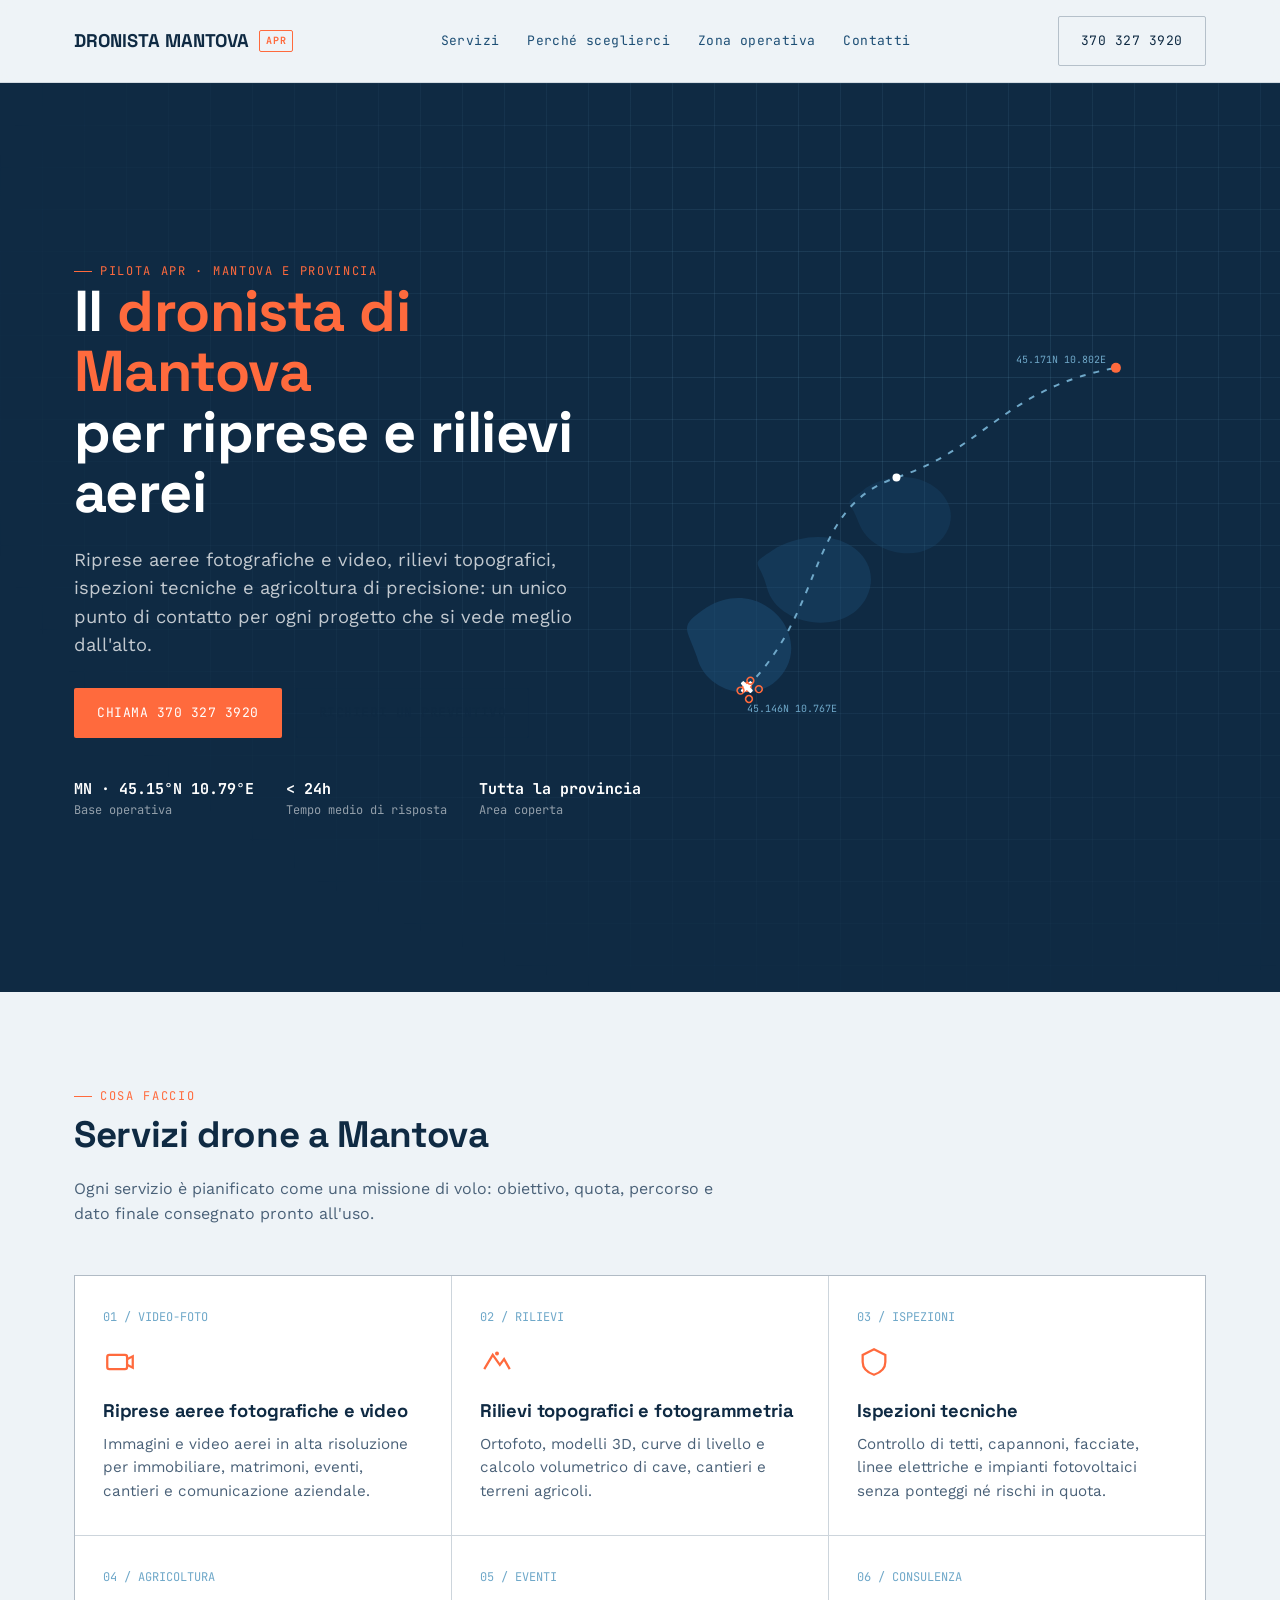
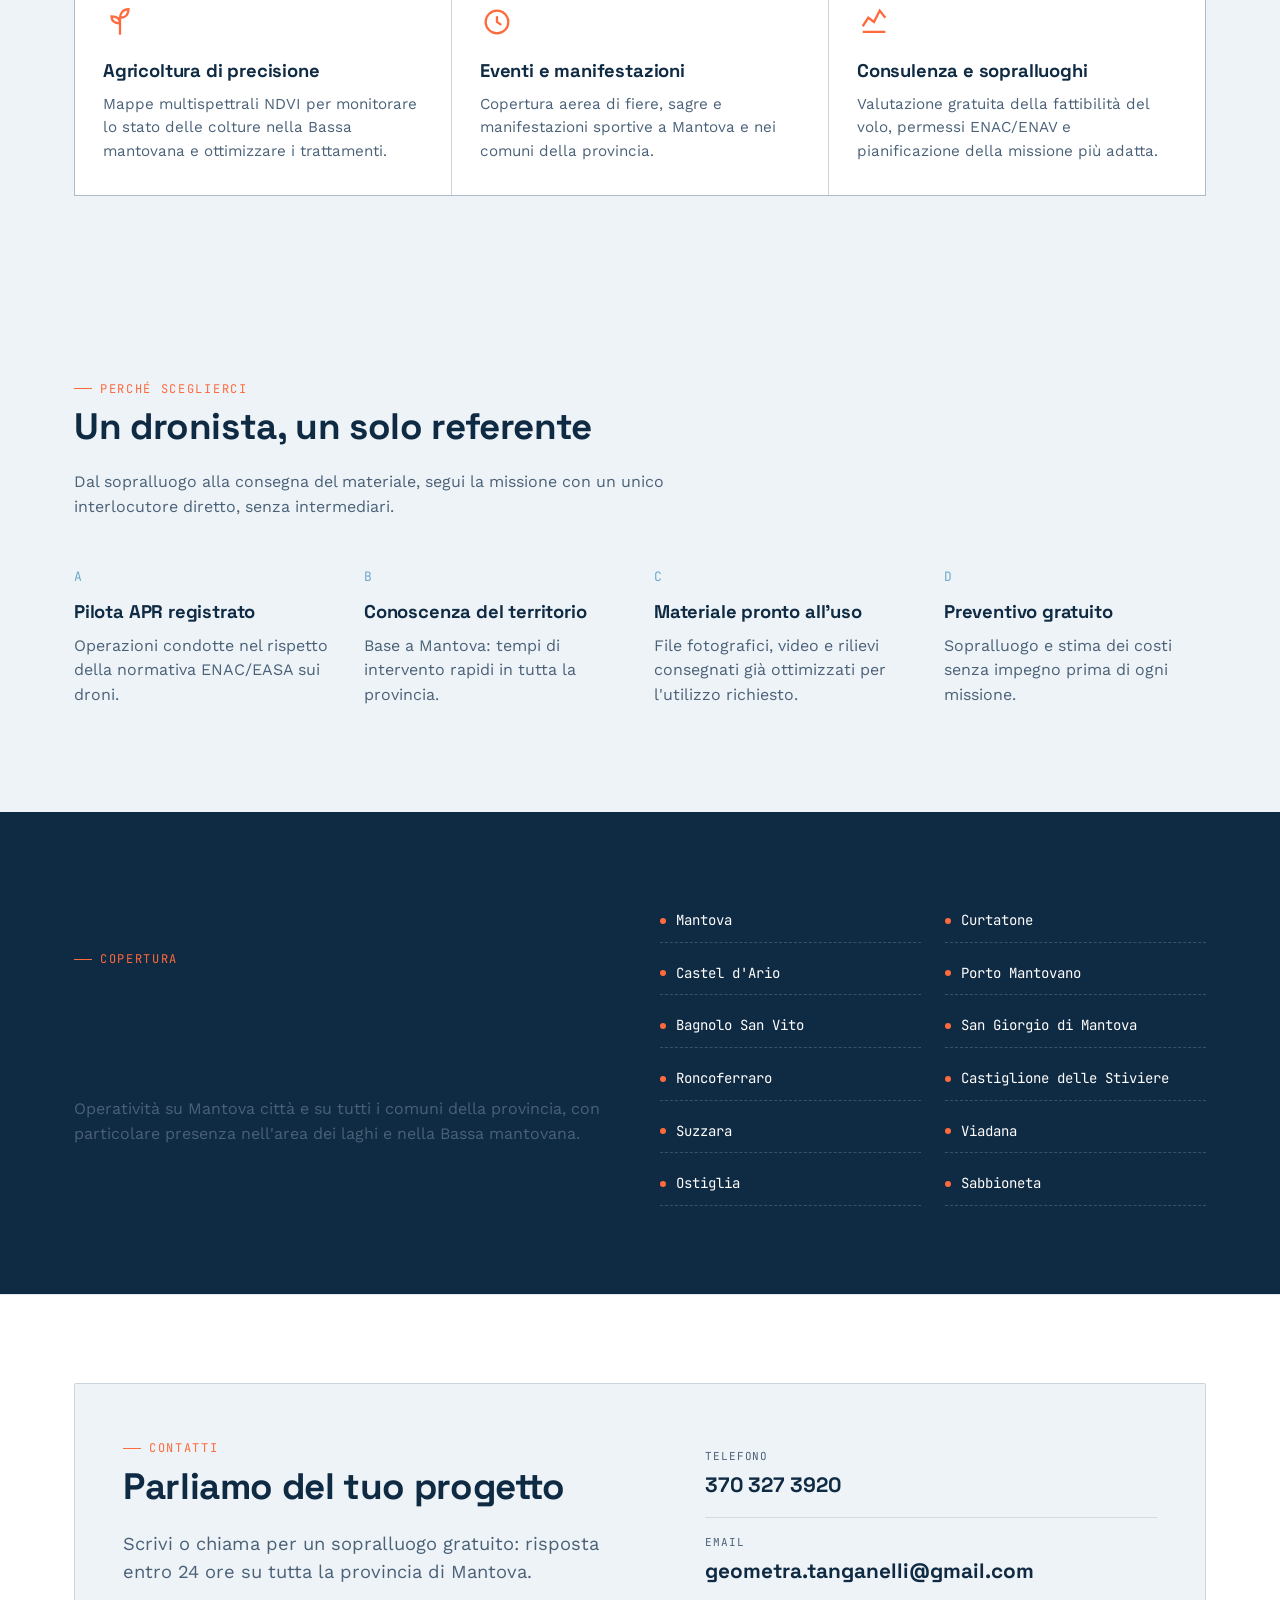
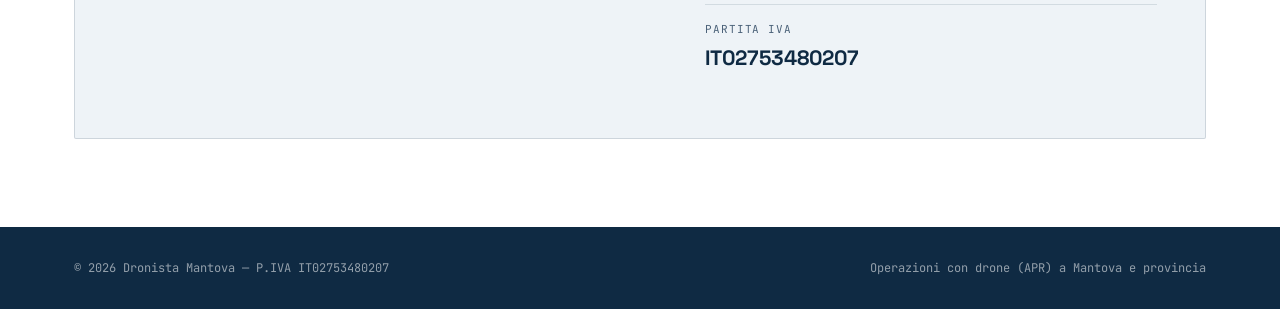
==== index.html @ 9c331cda "Add files via upload" ====
<!DOCTYPE html>
<html lang="it">
<head>
<meta charset="UTF-8">
<meta name="viewport" content="width=device-width, initial-scale=1.0">

<!-- ============ SEO PRIMARIO ============ -->
<title>Dronista Mantova | Riprese Aeree, Rilievi e Ispezioni con Drone</title>
<meta name="description" content="Dronista a Mantova e provincia: riprese aeree fotografiche e video, rilievi topografici, ispezioni tecniche e agricoltura di precisione. Pilota APR certificato ENAC. Preventivo gratuito, chiama il 370 3273920.">
<meta name="keywords" content="dronista mantova, drone mantova, riprese aeree mantova, pilota drone mantova, rilievi drone mantova, fotografia aerea mantova, ispezioni drone mantova, videomaker drone mantova">
<link rel="canonical" href="https://www.dronistamantova.it/">
<meta name="robots" content="index, follow">
<meta name="author" content="Dronista Mantova">
<meta name="geo.region" content="IT-MN">
<meta name="geo.placename" content="Mantova">
<meta name="language" content="Italian">

<!-- ============ OPEN GRAPH / SOCIAL ============ -->
<meta property="og:type" content="business.business">
<meta property="og:title" content="Dronista Mantova | Riprese Aeree, Rilievi e Ispezioni con Drone">
<meta property="og:description" content="Servizi professionali con drone a Mantova e provincia: riprese aeree, rilievi, ispezioni tecniche e agricoltura di precisione. Preventivo gratuito.">
<meta property="og:url" content="https://www.dronistamantova.it/">
<meta property="og:locale" content="it_IT">
<meta property="og:site_name" content="Dronista Mantova">
<meta property="og:image" content="https://www.dronistamantova.it/assets/social-preview.svg">
<meta name="twitter:card" content="summary_large_image">
<meta name="twitter:title" content="Dronista Mantova | Riprese Aeree e Servizi Drone">
<meta name="twitter:description" content="Riprese aeree, rilievi e ispezioni con drone a Mantova e provincia. Preventivo gratuito.">

<!-- ============ FAVICON ============ -->
<link rel="icon" type="image/svg+xml" href="assets/favicon.svg">

<!-- ============ FONT ============ -->
<link rel="preconnect" href="https://fonts.googleapis.com">
<link rel="preconnect" href="https://fonts.gstatic.com" crossorigin>
<link href="https://fonts.googleapis.com/css2?family=Space+Grotesk:wght@500;700&family=JetBrains+Mono:wght@400;500&family=Work+Sans:wght@400;500;600&display=swap" rel="stylesheet">

<link rel="stylesheet" href="style.css">

<!-- ============ DATI STRUTTURATI (SCHEMA.ORG) ============ -->
<script type="application/ld+json">
{
  "@context": "https://schema.org",
  "@type": "LocalBusiness",
  "name": "Dronista Mantova",
  "image": "https://www.dronistamantova.it/assets/social-preview.svg",
  "@id": "https://www.dronistamantova.it/",
  "url": "https://www.dronistamantova.it/",
  "telephone": "+393703273920",
  "email": "geometra.tanganelli@gmail.com",
  "priceRange": "€€",
  "vatID": "IT02753480207",
  "address": {
    "@type": "PostalAddress",
    "addressLocality": "Mantova",
    "addressRegion": "MN",
    "addressCountry": "IT"
  },
  "areaServed": {
    "@type": "City",
    "name": "Mantova e provincia"
  },
  "geo": {
    "@type": "GeoCoordinates",
    "latitude": 45.1564,
    "longitude": 10.7914
  },
  "description": "Servizi professionali con drone a Mantova: riprese aeree fotografiche e video, rilievi topografici e fotogrammetria, ispezioni tecniche di tetti e impianti fotovoltaici, agricoltura di precisione.",
  "sameAs": []
}
</script>
</head>
<body>

<header class="site-header">
  <div class="container">
    <a href="#top" class="logo">
      DRONISTA MANTOVA <span class="tag">APR</span>
    </a>
    <nav>
      <ul class="nav-links">
        <li><a href="#servizi">Servizi</a></li>
        <li><a href="#perche">Perché sceglierci</a></li>
        <li><a href="#zona">Zona operativa</a></li>
        <li><a href="#contatti">Contatti</a></li>
      </ul>
    </nav>
    <div class="nav-cta">
      <a href="tel:+393703273920" class="btn btn-ghost">370 327 3920</a>
    </div>
  </div>
</header>

<main id="top">

  <!-- ============ HERO ============ -->
  <section class="hero">
    <div class="hero-grid-bg" aria-hidden="true"></div>
    <div class="container">
      <div class="hero-copy">
        <span class="eyebrow">Pilota APR &middot; Mantova e provincia</span>
        <h1>Il <span class="accent">dronista di Mantova</span><br>per riprese e rilievi aerei</h1>
        <p class="lede">Riprese aeree fotografiche e video, rilievi topografici, ispezioni tecniche e agricoltura di precisione: un unico punto di contatto per ogni progetto che si vede meglio dall'alto.</p>
        <div class="hero-actions">
          <a href="tel:+393703273920" class="btn btn-primary">Chiama 370 327 3920</a>
          <a href="#contatti" class="btn btn-ghost">Richiedi un preventivo</a>
        </div>
        <div class="hero-meta">
          <div><strong>MN &middot; 45.15&deg;N 10.79&deg;E</strong>Base operativa</div>
          <div><strong>&lt; 24h</strong>Tempo medio di risposta</div>
          <div><strong>Tutta la provincia</strong>Area coperta</div>
        </div>
      </div>

      <div class="flight-map" aria-hidden="true">
        <svg viewBox="0 0 520 460" xmlns="http://www.w3.org/2000/svg" role="img" aria-label="Illustrazione: rotta di volo drone sui laghi di Mantova">
          <defs>
            <path id="flightpath" d="M60,380 C140,300 120,200 210,170 C300,140 320,80 430,60" />
          </defs>

          <!-- laghi stilizzati di Mantova -->
          <path d="M20,300 C70,270 120,320 100,360 C80,400 20,390 10,350 C0,320 -10,320 20,300 Z" fill="#1d4e75" opacity="0.55"/>
          <path d="M90,240 C150,210 200,250 180,290 C160,330 90,320 80,280 C72,250 60,260 90,240 Z" fill="#1d4e75" opacity="0.4"/>
          <path d="M180,180 C230,150 280,190 260,225 C242,258 185,250 172,215 C162,188 155,200 180,180 Z" fill="#1d4e75" opacity="0.3"/>

          <!-- rotta di volo -->
          <use href="#flightpath" stroke="#6fa8c9" stroke-width="2" fill="none" class="flight-dash"/>

          <!-- waypoint -->
          <circle cx="60" cy="380" r="5" fill="#ff6a3d"/>
          <circle cx="210" cy="170" r="4" fill="#ffffff" class="telemetry-blip"/>
          <circle cx="430" cy="60" r="5" fill="#ff6a3d"/>

          <!-- drone token che segue il percorso -->
          <g class="drone-token" style="offset-path: path('M60,380 C140,300 120,200 210,170 C300,140 320,80 430,60');">
            <g transform="translate(-11,-11)">
              <rect x="4" y="9" width="14" height="4" rx="1" fill="#ffffff"/>
              <rect x="9" y="4" width="4" height="14" rx="1" fill="#ffffff"/>
              <circle cx="4" cy="9" r="3.4" fill="none" stroke="#ff6a3d" stroke-width="1.6"/>
              <circle cx="18" cy="9" r="3.4" fill="none" stroke="#ff6a3d" stroke-width="1.6"/>
              <circle cx="4" cy="21" r="3.4" fill="none" stroke="#ff6a3d" stroke-width="1.6"/>
              <circle cx="18" cy="21" r="3.4" fill="none" stroke="#ff6a3d" stroke-width="1.6"/>
            </g>
          </g>

          <!-- coordinate telemetria -->
          <text x="60" y="405" font-family="JetBrains Mono, monospace" font-size="10" fill="#6fa8c9">45.146N 10.767E</text>
          <text x="330" y="55" font-family="JetBrains Mono, monospace" font-size="10" fill="#6fa8c9">45.171N 10.802E</text>
        </svg>
      </div>
    </div>
  </section>

  <!-- ============ SERVIZI ============ -->
  <section id="servizi">
    <div class="container">
      <div class="section-head">
        <span class="eyebrow">Cosa faccio</span>
        <h2>Servizi drone a Mantova</h2>
        <p>Ogni servizio è pianificato come una missione di volo: obiettivo, quota, percorso e dato finale consegnato pronto all'uso.</p>
      </div>

      <div class="services-grid">
        <article class="service-card">
          <span class="idx">01 / VIDEO-FOTO</span>
          <svg viewBox="0 0 24 24" fill="none" stroke="currentColor" stroke-width="1.6"><rect x="3" y="7" width="14" height="10" rx="1.5"/><path d="M17 10l4-2v8l-4-2"/></svg>
          <h3>Riprese aeree fotografiche e video</h3>
          <p>Immagini e video aerei in alta risoluzione per immobiliare, matrimoni, eventi, cantieri e comunicazione aziendale.</p>
        </article>

        <article class="service-card">
          <span class="idx">02 / RILIEVI</span>
          <svg viewBox="0 0 24 24" fill="none" stroke="currentColor" stroke-width="1.6"><path d="M3 17l6-10 5 7 3-4 4 7"/><circle cx="12" cy="6" r="1.4" fill="currentColor" stroke="none"/></svg>
          <h3>Rilievi topografici e fotogrammetria</h3>
          <p>Ortofoto, modelli 3D, curve di livello e calcolo volumetrico di cave, cantieri e terreni agricoli.</p>
        </article>

        <article class="service-card">
          <span class="idx">03 / ISPEZIONI</span>
          <svg viewBox="0 0 24 24" fill="none" stroke="currentColor" stroke-width="1.6"><path d="M12 3l8 4v5c0 5-3.5 7.5-8 9-4.5-1.5-8-4-8-9V7z"/></svg>
          <h3>Ispezioni tecniche</h3>
          <p>Controllo di tetti, capannoni, facciate, linee elettriche e impianti fotovoltaici senza ponteggi né rischi in quota.</p>
        </article>

        <article class="service-card">
          <span class="idx">04 / AGRICOLTURA</span>
          <svg viewBox="0 0 24 24" fill="none" stroke="currentColor" stroke-width="1.6"><path d="M12 21V9M12 9c0-3 2-6 6-6 0 4-2 6-6 6z"/><path d="M12 13c0-3-2-5-6-5 0 3 2 5 6 5z"/></svg>
          <h3>Agricoltura di precisione</h3>
          <p>Mappe multispettrali NDVI per monitorare lo stato delle colture nella Bassa mantovana e ottimizzare i trattamenti.</p>
        </article>

        <article class="service-card">
          <span class="idx">05 / EVENTI</span>
          <svg viewBox="0 0 24 24" fill="none" stroke="currentColor" stroke-width="1.6"><circle cx="12" cy="12" r="8"/><path d="M12 8v4l3 2"/></svg>
          <h3>Eventi e manifestazioni</h3>
          <p>Copertura aerea di fiere, sagre e manifestazioni sportive a Mantova e nei comuni della provincia.</p>
        </article>

        <article class="service-card">
          <span class="idx">06 / CONSULENZA</span>
          <svg viewBox="0 0 24 24" fill="none" stroke="currentColor" stroke-width="1.6"><path d="M4 19h16M4 15l4-6 4 3 4-8 4 5"/></svg>
          <h3>Consulenza e sopralluoghi</h3>
          <p>Valutazione gratuita della fattibilità del volo, permessi ENAC/ENAV e pianificazione della missione più adatta.</p>
        </article>
      </div>
    </div>
  </section>

  <!-- ============ PERCHÉ SCEGLIERCI ============ -->
  <section id="perche">
    <div class="container">
      <div class="section-head">
        <span class="eyebrow">Perché sceglierci</span>
        <h2>Un dronista, un solo referente</h2>
        <p>Dal sopralluogo alla consegna del materiale, segui la missione con un unico interlocutore diretto, senza intermediari.</p>
      </div>
      <div class="why-grid">
        <div class="why-item">
          <span class="num">A</span>
          <h3>Pilota APR registrato</h3>
          <p>Operazioni condotte nel rispetto della normativa ENAC/EASA sui droni.</p>
        </div>
        <div class="why-item">
          <span class="num">B</span>
          <h3>Conoscenza del territorio</h3>
          <p>Base a Mantova: tempi di intervento rapidi in tutta la provincia.</p>
        </div>
        <div class="why-item">
          <span class="num">C</span>
          <h3>Materiale pronto all'uso</h3>
          <p>File fotografici, video e rilievi consegnati già ottimizzati per l'utilizzo richiesto.</p>
        </div>
        <div class="why-item">
          <span class="num">D</span>
          <h3>Preventivo gratuito</h3>
          <p>Sopralluogo e stima dei costi senza impegno prima di ogni missione.</p>
        </div>
      </div>
    </div>
  </section>

  <!-- ============ ZONA OPERATIVA ============ -->
  <section id="zona" class="zone">
    <div class="container">
      <div class="zone-layout">
        <div>
          <span class="eyebrow">Copertura</span>
          <h2>Zona operativa: Mantova e provincia</h2>
          <p>Operatività su Mantova città e su tutti i comuni della provincia, con particolare presenza nell'area dei laghi e nella Bassa mantovana.</p>
        </div>
        <ul class="town-list">
          <li>Mantova</li>
          <li>Curtatone</li>
          <li>Castel d'Ario</li>
          <li>Porto Mantovano</li>
          <li>Bagnolo San Vito</li>
          <li>San Giorgio di Mantova</li>
          <li>Roncoferraro</li>
          <li>Castiglione delle Stiviere</li>
          <li>Suzzara</li>
          <li>Viadana</li>
          <li>Ostiglia</li>
          <li>Sabbioneta</li>
        </ul>
      </div>
    </div>
  </section>

  <!-- ============ CONTATTI ============ -->
  <section id="contatti" class="contact">
    <div class="container">
      <div class="contact-card">
        <div>
          <span class="eyebrow">Contatti</span>
          <h2>Parliamo del tuo progetto</h2>
          <p class="lede">Scrivi o chiama per un sopralluogo gratuito: risposta entro 24 ore su tutta la provincia di Mantova.</p>
        </div>
        <ul class="contact-list">
          <li>
            <span class="label">Telefono</span>
            <a href="tel:+393703273920">370 327 3920</a>
          </li>
          <li>
            <span class="label">Email</span>
            <a href="mailto:geometra.tanganelli@gmail.com">geometra.tanganelli@gmail.com</a>
          </li>
          <li>
            <span class="label">Partita IVA</span>
            <a href="#" style="pointer-events:none;">IT02753480207</a>
          </li>
        </ul>
      </div>
    </div>
  </section>

</main>

<footer>
  <div class="container">
    <span>&copy; <span id="year"></span> Dronista Mantova &mdash; P.IVA IT02753480207</span>
    <span>Operazioni con drone (APR) a Mantova e provincia</span>
  </div>
</footer>

<script>
  document.getElementById('year').textContent = new Date().getFullYear();
</script>

</body>
</html>
---- style.css ----
/* =========================================================
   DRONISTA MANTOVA — design system
   Concept: "blueprint di volo" — mappa tecnica dei tre laghi
   di Mantova, rotte di volo tratteggiate, coordinate in stile
   telemetria. Palette blueprint + accento arancio sicurezza.
   ========================================================= */

:root {
  --blue-deep: #0f2a43;
  --blue-mid: #1d4e75;
  --blue-line: #6fa8c9;
  --paper: #eef3f7;
  --white: #ffffff;
  --accent: #ff6a3d;
  --ink: #0b1826;
  --ink-soft: #4a6178;

  --font-display: "Space Grotesk", "Arial Narrow", sans-serif;
  --font-mono: "JetBrains Mono", "Courier New", monospace;
  --font-body: "Work Sans", "Segoe UI", sans-serif;

  --container: 1180px;
  --radius: 2px;
}

* { box-sizing: border-box; }

html {
  scroll-behavior: smooth;
}

body {
  margin: 0;
  background: var(--paper);
  color: var(--ink);
  font-family: var(--font-body);
  line-height: 1.55;
  -webkit-font-smoothing: antialiased;
}

img, svg { max-width: 100%; display: block; }

a { color: inherit; }

.container {
  width: 100%;
  max-width: var(--container);
  margin: 0 auto;
  padding: 0 24px;
}

.eyebrow {
  font-family: var(--font-mono);
  font-size: 12px;
  letter-spacing: 0.14em;
  text-transform: uppercase;
  color: var(--accent);
  display: inline-flex;
  align-items: center;
  gap: 8px;
}
.eyebrow::before {
  content: "";
  width: 18px;
  height: 1px;
  background: var(--accent);
  display: inline-block;
}

h1, h2, h3 {
  font-family: var(--font-display);
  font-weight: 700;
  letter-spacing: -0.01em;
  color: var(--blue-deep);
  margin: 0 0 0.4em;
}

h1 { font-size: clamp(2.2rem, 5vw, 3.6rem); line-height: 1.05; }
h2 { font-size: clamp(1.6rem, 3.2vw, 2.3rem); }
h3 { font-size: 1.15rem; }

p { margin: 0 0 1em; color: var(--ink-soft); }

.lede {
  font-size: 1.15rem;
  color: var(--ink-soft);
  max-width: 46ch;
}

/* ---------- buttons ---------- */
.btn {
  display: inline-flex;
  align-items: center;
  gap: 10px;
  font-family: var(--font-mono);
  font-size: 13px;
  letter-spacing: 0.04em;
  text-transform: uppercase;
  text-decoration: none;
  padding: 14px 22px;
  border-radius: var(--radius);
  border: 1px solid transparent;
  transition: transform 0.15s ease, background 0.15s ease, color 0.15s ease;
}
.btn-primary {
  background: var(--accent);
  color: var(--white);
}
.btn-primary:hover { background: #e85a2b; transform: translateY(-1px); }
.btn-ghost {
  border-color: rgba(15, 42, 67, 0.25);
  color: var(--blue-deep);
}
.btn-ghost:hover { border-color: var(--blue-deep); }

/* ---------- header ---------- */
.site-header {
  position: sticky;
  top: 0;
  z-index: 50;
  background: rgba(238, 243, 247, 0.9);
  backdrop-filter: blur(8px);
  border-bottom: 1px solid rgba(15, 42, 67, 0.12);
}
.site-header .container {
  display: flex;
  align-items: center;
  justify-content: space-between;
  padding-top: 16px;
  padding-bottom: 16px;
}
.logo {
  font-family: var(--font-display);
  font-weight: 700;
  font-size: 1.15rem;
  color: var(--blue-deep);
  text-decoration: none;
  display: flex;
  align-items: center;
  gap: 10px;
}
.logo .tag {
  font-family: var(--font-mono);
  font-size: 10px;
  color: var(--accent);
  border: 1px solid var(--accent);
  padding: 2px 6px;
  border-radius: 2px;
  letter-spacing: 0.08em;
}
.nav-links {
  display: flex;
  gap: 28px;
  list-style: none;
  margin: 0; padding: 0;
  font-family: var(--font-mono);
  font-size: 13px;
  letter-spacing: 0.03em;
}
.nav-links a { text-decoration: none; color: var(--blue-mid); }
.nav-links a:hover { color: var(--accent); }
.nav-cta { display: flex; align-items: center; gap: 16px; }
.nav-toggle { display: none; }

@media (max-width: 820px) {
  .nav-links { display: none; }
}

/* ---------- hero ---------- */
.hero {
  position: relative;
  overflow: hidden;
  background: var(--blue-deep);
  color: var(--white);
}
.hero-grid-bg {
  position: absolute;
  inset: 0;
  background-image:
    linear-gradient(rgba(111,168,201,0.14) 1px, transparent 1px),
    linear-gradient(90deg, rgba(111,168,201,0.14) 1px, transparent 1px);
  background-size: 42px 42px;
  mask-image: radial-gradient(ellipse at 70% 30%, black 10%, transparent 75%);
}
.hero .container {
  position: relative;
  display: grid;
  grid-template-columns: 1.05fr 0.95fr;
  gap: 40px;
  align-items: center;
  padding-top: 84px;
  padding-bottom: 84px;
}
@media (max-width: 900px) {
  .hero .container { grid-template-columns: 1fr; padding-top: 56px; padding-bottom: 40px; }
}
.hero h1 { color: var(--white); }
.hero h1 .accent { color: var(--accent); }
.hero .lede { color: rgba(255,255,255,0.75); }
.hero-actions {
  display: flex;
  flex-wrap: wrap;
  gap: 14px;
  margin-top: 28px;
}
.hero-meta {
  margin-top: 40px;
  display: flex;
  gap: 32px;
  font-family: var(--font-mono);
  font-size: 12px;
  color: rgba(255,255,255,0.55);
  flex-wrap: wrap;
}
.hero-meta strong { display: block; color: var(--white); font-size: 15px; }

/* flight path illustration */
.flight-map {
  position: relative;
}
.flight-map svg { width: 100%; height: auto; }
.flight-dash {
  stroke-dasharray: 6 8;
  animation: dash-move 3.5s linear infinite;
}
@keyframes dash-move {
  to { stroke-dashoffset: -140; }
}
.drone-token {
  animation: fly-path 8s ease-in-out infinite;
}
@keyframes fly-path {
  0%   { offset-distance: 0%; }
  100% { offset-distance: 100%; }
}
.telemetry-blip {
  animation: blip 1.6s ease-in-out infinite;
  transform-origin: center;
}
@keyframes blip {
  0%, 100% { opacity: 0.35; transform: scale(0.9); }
  50% { opacity: 1; transform: scale(1.15); }
}
@media (prefers-reduced-motion: reduce) {
  .flight-dash, .drone-token, .telemetry-blip { animation: none; }
}

/* ---------- sections ---------- */
section { padding: 88px 0; }
.section-head {
  max-width: 640px;
  margin-bottom: 48px;
}

.services-grid {
  display: grid;
  grid-template-columns: repeat(3, 1fr);
  gap: 1px;
  background: rgba(15,42,67,0.15);
  border: 1px solid rgba(15,42,67,0.15);
}
@media (max-width: 900px) {
  .services-grid { grid-template-columns: repeat(2, 1fr); }
}
@media (max-width: 600px) {
  .services-grid { grid-template-columns: 1fr; }
}
.service-card {
  background: var(--white);
  padding: 32px 28px;
  position: relative;
}
.service-card .idx {
  font-family: var(--font-mono);
  font-size: 12px;
  color: var(--blue-line);
  display: block;
  margin-bottom: 18px;
}
.service-card svg { width: 34px; height: 34px; margin-bottom: 18px; color: var(--accent); }
.service-card p { margin-bottom: 0; font-size: 0.95rem; }

/* ---------- zona operativa ---------- */
.zone {
  background: var(--blue-deep);
  color: var(--white);
}
.zone .section-head h2 { color: var(--white); }
.zone .section-head p { color: rgba(255,255,255,0.7); }
.zone-layout {
  display: grid;
  grid-template-columns: 1fr 1fr;
  gap: 40px;
  align-items: center;
}
@media (max-width: 900px) {
  .zone-layout { grid-template-columns: 1fr; }
}
.town-list {
  list-style: none;
  margin: 0; padding: 0;
  display: grid;
  grid-template-columns: repeat(2, 1fr);
  gap: 10px 24px;
  font-family: var(--font-mono);
  font-size: 14px;
}
.town-list li {
  padding: 10px 0;
  border-bottom: 1px dashed rgba(255,255,255,0.18);
  display: flex;
  align-items: center;
  gap: 10px;
}
.town-list li::before {
  content: "";
  width: 6px; height: 6px;
  background: var(--accent);
  border-radius: 50%;
  flex-shrink: 0;
}

/* ---------- why ---------- */
.why-grid {
  display: grid;
  grid-template-columns: repeat(4, 1fr);
  gap: 28px;
}
@media (max-width: 900px) {
  .why-grid { grid-template-columns: repeat(2, 1fr); }
}
@media (max-width: 560px) {
  .why-grid { grid-template-columns: 1fr; }
}
.why-item .num {
  font-family: var(--font-mono);
  color: var(--blue-line);
  font-size: 13px;
  display: block;
  margin-bottom: 10px;
}

/* ---------- contact ---------- */
.contact {
  background: var(--white);
  border-top: 1px solid rgba(15,42,67,0.12);
}
.contact-card {
  background: var(--paper);
  border: 1px solid rgba(15,42,67,0.15);
  border-radius: var(--radius);
  padding: 48px;
  display: grid;
  grid-template-columns: 1.2fr 1fr;
  gap: 40px;
}
@media (max-width: 800px) {
  .contact-card { grid-template-columns: 1fr; padding: 32px 24px; }
}
.contact-list {
  list-style: none;
  margin: 0; padding: 0;
}
.contact-list li {
  padding: 16px 0;
  border-bottom: 1px solid rgba(15,42,67,0.12);
}
.contact-list li:last-child { border-bottom: none; }
.contact-list .label {
  font-family: var(--font-mono);
  font-size: 11px;
  text-transform: uppercase;
  letter-spacing: 0.08em;
  color: var(--ink-soft);
  display: block;
  margin-bottom: 4px;
}
.contact-list a {
  font-family: var(--font-display);
  font-size: 1.3rem;
  font-weight: 700;
  color: var(--blue-deep);
  text-decoration: none;
}
.contact-list a:hover { color: var(--accent); }

/* ---------- footer ---------- */
footer {
  background: var(--blue-deep);
  color: rgba(255,255,255,0.55);
  padding: 32px 0;
  font-family: var(--font-mono);
  font-size: 12px;
}
footer .container {
  display: flex;
  justify-content: space-between;
  flex-wrap: wrap;
  gap: 10px;
}
footer a { color: rgba(255,255,255,0.75); text-decoration: none; }
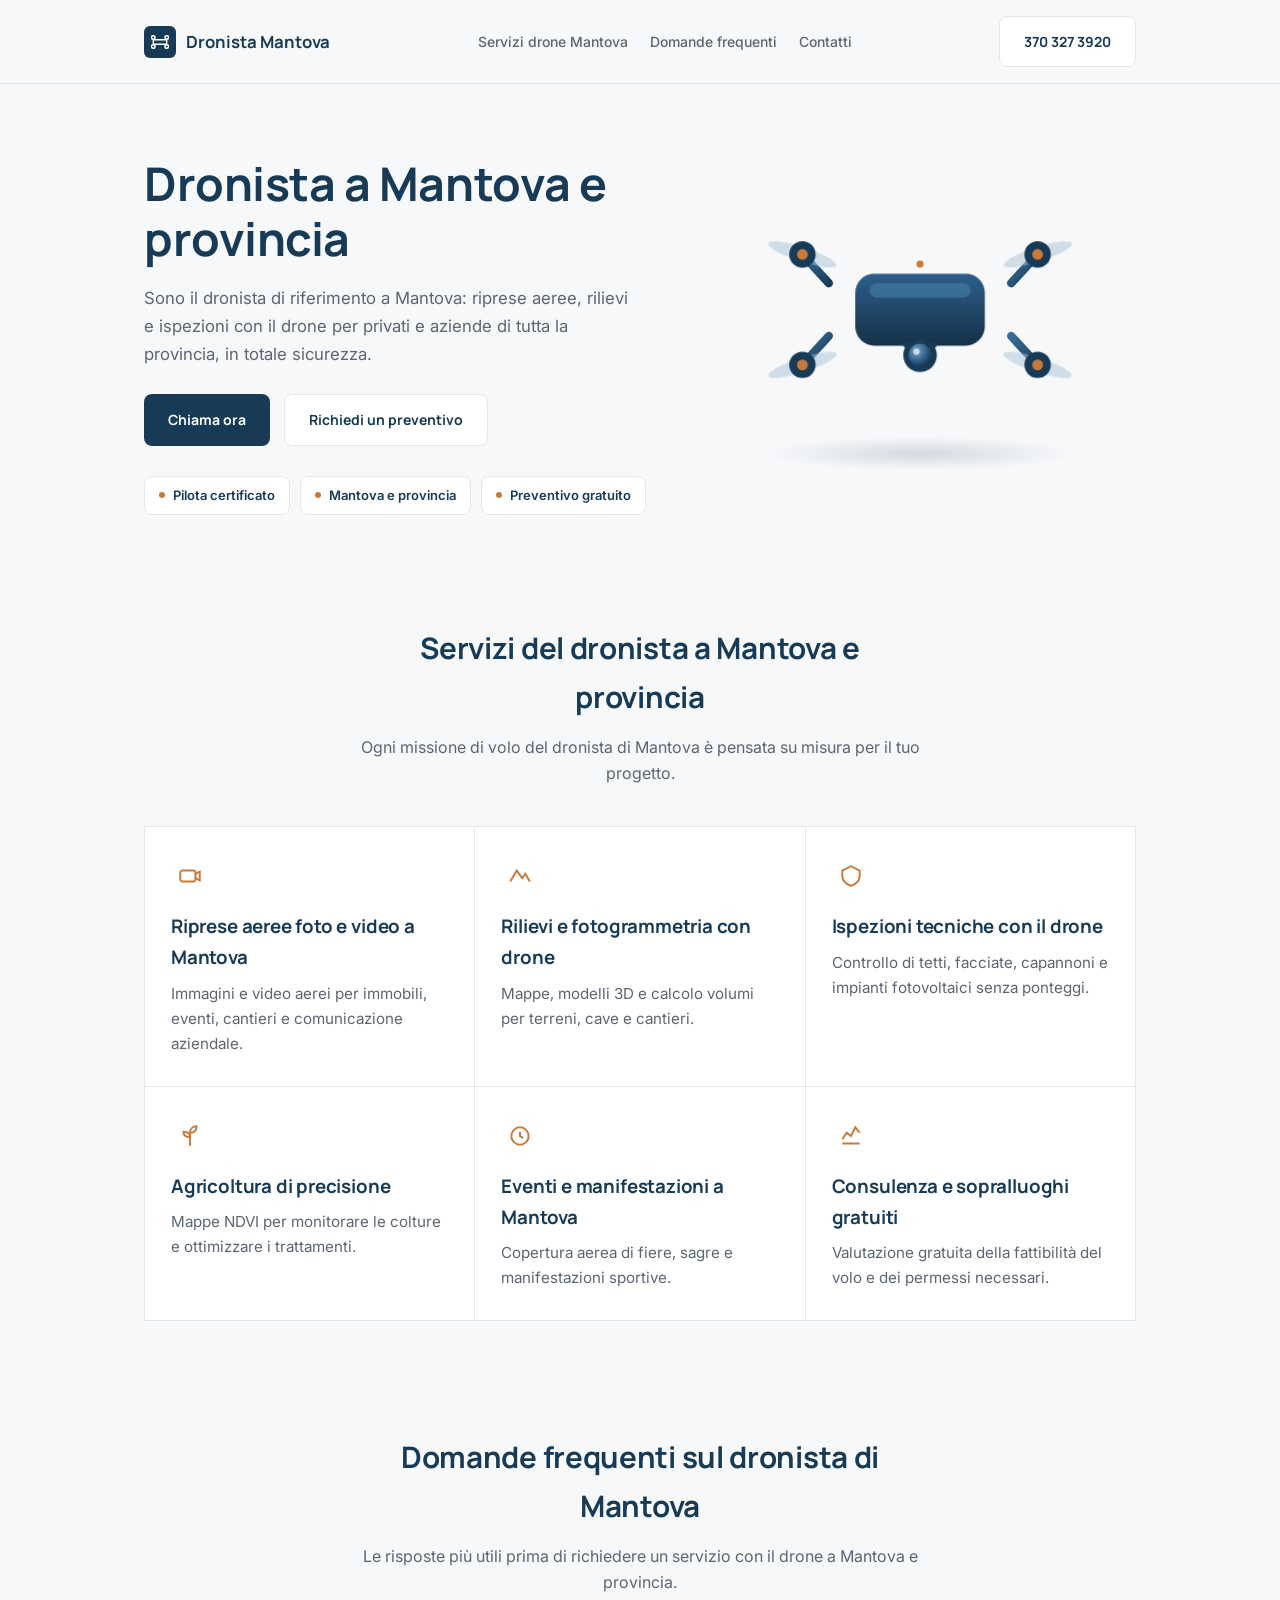
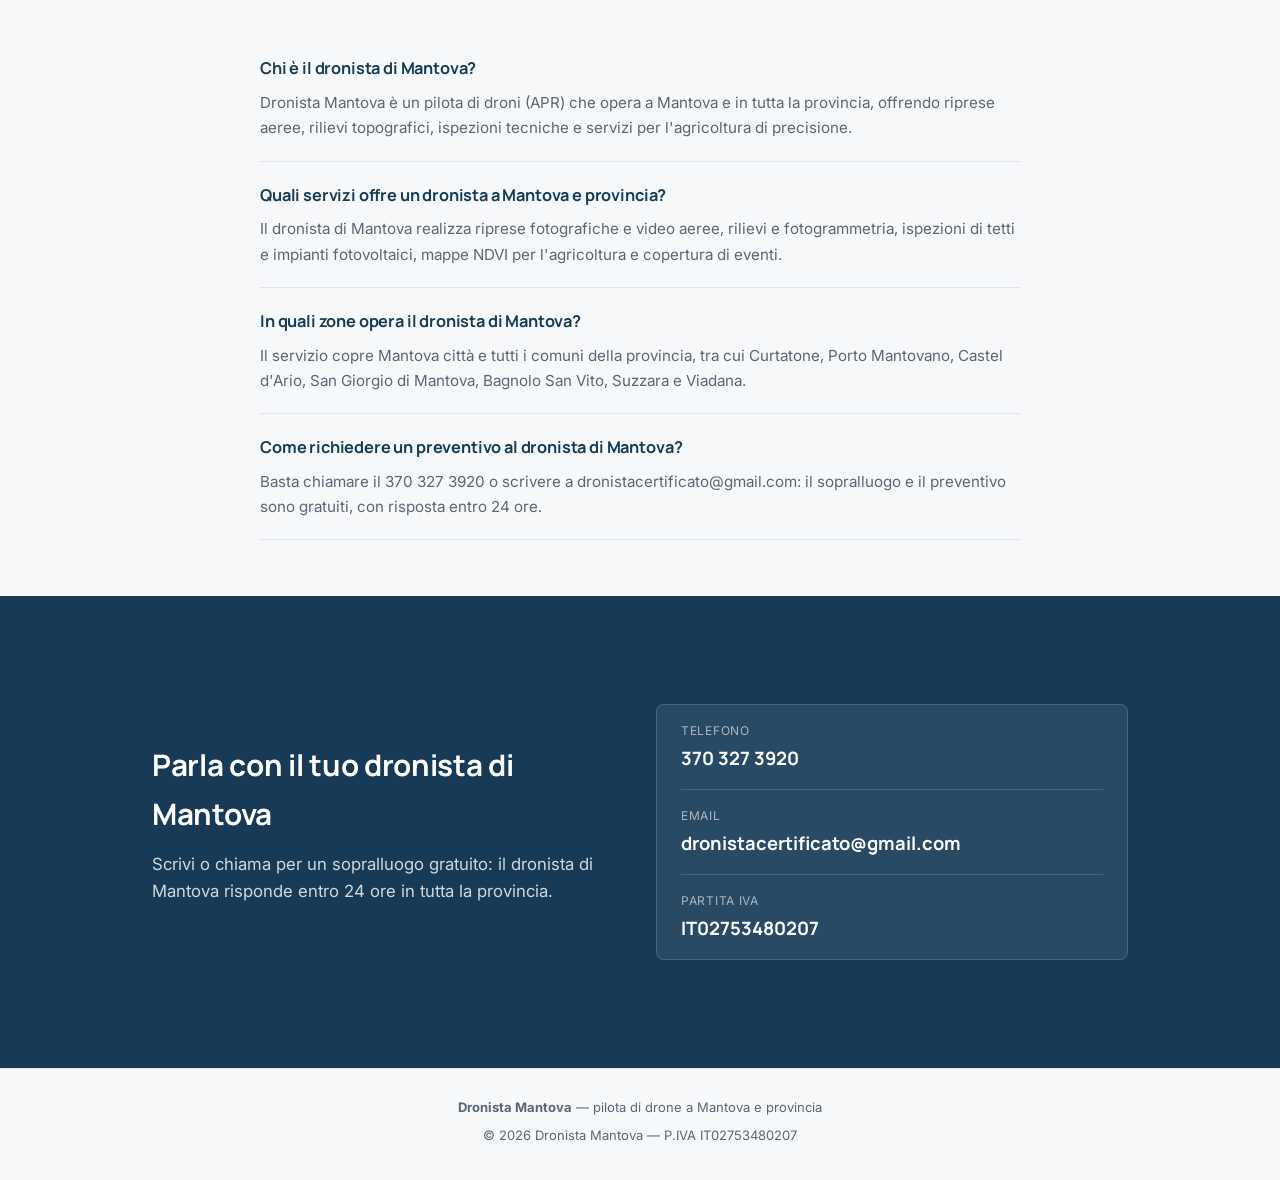
==== commit 00099ceb: "Add files via upload" ====
--- a/index.html
+++ b/index.html
@@ -5,37 +5,36 @@
 <meta name="viewport" content="width=device-width, initial-scale=1.0">
 
 <!-- ============ SEO PRIMARIO ============ -->
-<title>Dronista Mantova | Riprese Aeree, Rilievi e Ispezioni con Drone</title>
-<meta name="description" content="Dronista a Mantova e provincia: riprese aeree fotografiche e video, rilievi topografici, ispezioni tecniche e agricoltura di precisione. Pilota APR certificato ENAC. Preventivo gratuito, chiama il 370 3273920.">
-<meta name="keywords" content="dronista mantova, drone mantova, riprese aeree mantova, pilota drone mantova, rilievi drone mantova, fotografia aerea mantova, ispezioni drone mantova, videomaker drone mantova">
+<title>Dronista Mantova | Drone Mantova e Provincia — Riprese Aeree, Rilievi, Ispezioni</title>
+<meta name="description" content="Dronista Mantova: il pilota di drone di riferimento a Mantova e provincia. Riprese aeree fotografiche e video, rilievi topografici, ispezioni tecniche e agricoltura di precisione. Preventivo gratuito, chiama il 370 327 3920.">
+<meta name="keywords" content="dronista mantova, drone mantova, dronista a mantova, pilota drone mantova, riprese aeree mantova, rilievi drone mantova, fotografia aerea mantova, ispezioni drone mantova, dronista provincia di mantova">
 <link rel="canonical" href="https://www.dronistamantova.it/">
+<link rel="alternate" hreflang="it" href="https://www.dronistamantova.it/">
+<link rel="alternate" hreflang="it-it" href="https://www.dronistamantova.it/">
 <meta name="robots" content="index, follow">
-<meta name="author" content="Dronista Mantova">
+<meta name="theme-color" content="#173B57">
 <meta name="geo.region" content="IT-MN">
 <meta name="geo.placename" content="Mantova">
 <meta name="language" content="Italian">
 
 <!-- ============ OPEN GRAPH / SOCIAL ============ -->
 <meta property="og:type" content="business.business">
-<meta property="og:title" content="Dronista Mantova | Riprese Aeree, Rilievi e Ispezioni con Drone">
-<meta property="og:description" content="Servizi professionali con drone a Mantova e provincia: riprese aeree, rilievi, ispezioni tecniche e agricoltura di precisione. Preventivo gratuito.">
+<meta property="og:title" content="Dronista Mantova | Drone a Mantova e Provincia">
+<meta property="og:description" content="Dronista Mantova: riprese aeree, rilievi e ispezioni con il drone a Mantova e provincia. Preventivo gratuito.">
 <meta property="og:url" content="https://www.dronistamantova.it/">
 <meta property="og:locale" content="it_IT">
 <meta property="og:site_name" content="Dronista Mantova">
-<meta property="og:image" content="https://www.dronistamantova.it/assets/social-preview.svg">
 <meta name="twitter:card" content="summary_large_image">
-<meta name="twitter:title" content="Dronista Mantova | Riprese Aeree e Servizi Drone">
-<meta name="twitter:description" content="Riprese aeree, rilievi e ispezioni con drone a Mantova e provincia. Preventivo gratuito.">
+<meta name="twitter:title" content="Dronista Mantova | Drone a Mantova e Provincia">
+<meta name="twitter:description" content="Riprese aeree, rilievi e ispezioni con il drone a Mantova e provincia.">
 
 <!-- ============ FAVICON ============ -->
-<link rel="icon" type="image/svg+xml" href="assets/favicon.svg">
+<link rel="icon" href="data:image/svg+xml,%3Csvg xmlns='http://www.w3.org/2000/svg' viewBox='0 0 32 32'%3E%3Crect width='32' height='32' rx='8' fill='%232F86C6'/%3E%3Cg stroke='%23fff' stroke-width='2' fill='none'%3E%3Ccircle cx='9' cy='10' r='4'/%3E%3Ccircle cx='23' cy='10' r='4'/%3E%3Ccircle cx='9' cy='22' r='4'/%3E%3Ccircle cx='23' cy='22' r='4'/%3E%3C/g%3E%3Crect x='8' y='15' width='16' height='2.4' rx='1.2' fill='%23fff'/%3E%3Crect x='14.8' y='8' width='2.4' height='16' rx='1.2' fill='%23fff'/%3E%3C/svg%3E">
 
 <!-- ============ FONT ============ -->
 <link rel="preconnect" href="https://fonts.googleapis.com">
 <link rel="preconnect" href="https://fonts.gstatic.com" crossorigin>
-<link href="https://fonts.googleapis.com/css2?family=Space+Grotesk:wght@500;700&family=JetBrains+Mono:wght@400;500&family=Work+Sans:wght@400;500;600&display=swap" rel="stylesheet">
-
-<link rel="stylesheet" href="style.css">
+<link href="https://fonts.googleapis.com/css2?family=Manrope:wght@500;700;800&family=Inter:wght@400;500;600&display=swap" rel="stylesheet">
 
 <!-- ============ DATI STRUTTURATI (SCHEMA.ORG) ============ -->
 <script type="application/ld+json">
@@ -43,268 +42,331 @@
   "@context": "https://schema.org",
   "@type": "LocalBusiness",
   "name": "Dronista Mantova",
-  "image": "https://www.dronistamantova.it/assets/social-preview.svg",
+  "alternateName": "Dronista a Mantova e provincia",
   "@id": "https://www.dronistamantova.it/",
   "url": "https://www.dronistamantova.it/",
   "telephone": "+393703273920",
-  "email": "geometra.tanganelli@gmail.com",
+  "email": "dronistacertificato@gmail.com",
   "priceRange": "€€",
   "vatID": "IT02753480207",
-  "address": {
-    "@type": "PostalAddress",
-    "addressLocality": "Mantova",
-    "addressRegion": "MN",
-    "addressCountry": "IT"
-  },
-  "areaServed": {
-    "@type": "City",
-    "name": "Mantova e provincia"
-  },
-  "geo": {
-    "@type": "GeoCoordinates",
-    "latitude": 45.1564,
-    "longitude": 10.7914
-  },
-  "description": "Servizi professionali con drone a Mantova: riprese aeree fotografiche e video, rilievi topografici e fotogrammetria, ispezioni tecniche di tetti e impianti fotovoltaici, agricoltura di precisione.",
-  "sameAs": []
+  "knowsLanguage": "it",
+  "address": { "@type": "PostalAddress", "addressLocality": "Mantova", "addressRegion": "MN", "addressCountry": "IT" },
+  "areaServed": [
+    { "@type": "City", "name": "Mantova" },
+    { "@type": "AdministrativeArea", "name": "Provincia di Mantova" }
+  ],
+  "makesOffer": [
+    { "@type": "Offer", "itemOffered": { "@type": "Service", "name": "Riprese aeree fotografiche e video a Mantova" } },
+    { "@type": "Offer", "itemOffered": { "@type": "Service", "name": "Rilievi topografici e fotogrammetria con drone" } },
+    { "@type": "Offer", "itemOffered": { "@type": "Service", "name": "Ispezioni tecniche con drone" } },
+    { "@type": "Offer", "itemOffered": { "@type": "Service", "name": "Agricoltura di precisione con drone" } }
+  ],
+  "description": "Dronista a Mantova e provincia: riprese aeree fotografiche e video, rilievi topografici, ispezioni tecniche e agricoltura di precisione."
 }
 </script>
+<script type="application/ld+json">
+{
+  "@context": "https://schema.org",
+  "@type": "FAQPage",
+  "mainEntity": [
+    {
+      "@type": "Question",
+      "name": "Chi è il dronista di Mantova?",
+      "acceptedAnswer": { "@type": "Answer", "text": "Dronista Mantova è un pilota di droni (APR) che opera a Mantova e in tutta la provincia, offrendo riprese aeree, rilievi topografici, ispezioni tecniche e servizi per l'agricoltura di precisione." }
+    },
+    {
+      "@type": "Question",
+      "name": "Quali servizi offre un dronista a Mantova e provincia?",
+      "acceptedAnswer": { "@type": "Answer", "text": "Il dronista di Mantova realizza riprese fotografiche e video aeree, rilievi e fotogrammetria, ispezioni di tetti e impianti fotovoltaici, mappe NDVI per l'agricoltura e copertura di eventi." }
+    },
+    {
+      "@type": "Question",
+      "name": "In quali zone opera il dronista di Mantova?",
+      "acceptedAnswer": { "@type": "Answer", "text": "Il servizio copre Mantova città e tutti i comuni della provincia, tra cui Curtatone, Porto Mantovano, Castel d'Ario, San Giorgio di Mantova, Bagnolo San Vito, Suzzara e Viadana." }
+    },
+    {
+      "@type": "Question",
+      "name": "Come richiedere un preventivo al dronista di Mantova?",
+      "acceptedAnswer": { "@type": "Answer", "text": "Basta chiamare il 370 327 3920 o scrivere a dronistacertificato@gmail.com: il sopralluogo e il preventivo sono gratuiti, con risposta entro 24 ore." }
+    }
+  ]
+}
+</script>
+
+<style>
+  :root{
+    --paper:#F7F8FA; --line:#E3E7EC; --blue:#2E5F8A; --blue-deep:#173B57;
+    --amber:#C97A3A; --amber-deep:#A8622A; --ink:#1C2530; --ink-soft:#5B6672; --white:#FFFFFF;
+    --font-head:"Manrope",sans-serif; --font-body:"Inter",sans-serif;
+  }
+  *{box-sizing:border-box;}
+  body{margin:0;background:var(--paper);color:var(--ink);font-family:var(--font-body);line-height:1.65;}
+  a{color:inherit;}
+  img,svg{max-width:100%;display:block;}
+  .container{max-width:1040px;margin:0 auto;padding:0 24px;}
+  h1,h2,h3{font-family:var(--font-head);font-weight:700;color:var(--blue-deep);margin:0 0 .4em;letter-spacing:-0.01em;}
+  h1{font-size:clamp(2rem,4.6vw,2.9rem);line-height:1.18;}
+  h2{font-size:clamp(1.4rem,2.6vw,1.85rem);}
+  p{margin:0 0 1em;color:var(--ink-soft);}
+  .lede{font-size:1.05rem;max-width:44ch;}
+
+  .btn{display:inline-flex;align-items:center;gap:8px;font-family:var(--font-head);font-weight:700;font-size:14px;text-decoration:none;padding:13px 24px;border-radius:8px;transition:transform .15s ease, background .15s ease;}
+  .btn-primary{background:var(--blue-deep);color:#fff;}
+  .btn-primary:hover{background:#0f2a3f;}
+  .btn-ghost{background:var(--white);color:var(--blue-deep);border:1px solid var(--line);}
+  .btn-ghost:hover{border-color:var(--blue);}
+
+  header{position:sticky;top:0;z-index:50;background:rgba(247,248,250,.92);backdrop-filter:blur(6px);border-bottom:1px solid var(--line);}
+  header .container{display:flex;align-items:center;justify-content:space-between;padding:16px 24px;gap:16px;}
+  .logo{display:flex;align-items:center;gap:10px;text-decoration:none;font-family:var(--font-head);font-weight:700;font-size:1.05rem;color:var(--blue-deep);white-space:nowrap;}
+  .logo-badge{width:32px;height:32px;border-radius:6px;background:var(--blue-deep);display:flex;align-items:center;justify-content:center;}
+  .nav-links{display:flex;gap:22px;list-style:none;margin:0;padding:0;font-size:14px;font-weight:500;}
+  .nav-links a{text-decoration:none;color:var(--ink-soft);}
+  .nav-links a:hover{color:var(--blue-deep);}
+  @media (max-width:760px){.nav-links{display:none;}}
+
+  .hero{padding:60px 0 40px;overflow:hidden;}
+  .hero .container{display:grid;grid-template-columns:1.1fr .9fr;gap:32px;align-items:center;}
+  @media (max-width:860px){.hero .container{grid-template-columns:1fr;text-align:center;}
+    .hero-actions{justify-content:center;} .badges{justify-content:center;}}
+  .hero-actions{display:flex;flex-wrap:wrap;gap:14px;margin-top:26px;}
+  .badges{display:flex;flex-wrap:wrap;gap:10px;margin-top:30px;}
+  .badge{display:flex;align-items:center;gap:8px;background:var(--white);border:1px solid var(--line);border-radius:8px;padding:8px 14px;font-size:13px;font-weight:600;color:var(--blue-deep);}
+  .badge .dot{width:6px;height:6px;border-radius:50%;background:var(--amber);}
+
+  .drone-art{animation:bob 5s ease-in-out infinite;}
+  @keyframes bob{0%,100%{transform:translateY(0);}50%{transform:translateY(-8px);}}
+  @media (prefers-reduced-motion:reduce){.drone-art{animation:none;}}
+
+  section{padding:56px 0;}
+  .section-head{text-align:center;max-width:560px;margin:0 auto 40px;}
+
+  .services-grid{display:grid;grid-template-columns:repeat(3,1fr);gap:1px;background:var(--line);border:1px solid var(--line);}
+  @media (max-width:860px){.services-grid{grid-template-columns:repeat(2,1fr);}}
+  @media (max-width:560px){.services-grid{grid-template-columns:1fr;}}
+  .service-card{background:var(--white);padding:30px 26px;text-align:left;}
+  .service-icon{width:38px;height:38px;display:flex;align-items:center;justify-content:center;margin-bottom:16px;color:var(--amber);}
+  .service-icon svg{width:26px;height:26px;}
+  .service-card p{margin-bottom:0;font-size:.95rem;}
+
+  .contact{background:var(--blue-deep);}
+  .contact-inner{max-width:1040px;margin:0 auto;padding:52px 32px;display:grid;grid-template-columns:1fr 1fr;gap:32px;align-items:center;color:#fff;}
+  @media (max-width:760px){.contact-inner{grid-template-columns:1fr;text-align:center;}}
+  .contact h2{color:#fff;}
+  .contact .lede{color:rgba(255,255,255,.8);}
+  .contact-list{list-style:none;margin:0;padding:0 24px;background:rgba(255,255,255,.08);border:1px solid rgba(255,255,255,.15);border-radius:8px;}
+  .contact-list li{padding:16px 0;border-bottom:1px solid rgba(255,255,255,.15);}
+  .contact-list li:last-child{border-bottom:none;}
+  .contact-list .label{display:block;font-size:12px;text-transform:uppercase;letter-spacing:.06em;color:rgba(255,255,255,.6);margin-bottom:2px;}
+  .contact-list a{font-family:var(--font-head);font-weight:700;font-size:1.15rem;text-decoration:none;color:#fff;}
+
+  footer{padding:28px 24px;text-align:center;color:var(--ink-soft);font-size:13px;border-top:1px solid var(--line);}
+  footer p{color:var(--ink-soft);margin:0 0 6px;font-size:13px;}
+
+  .faq{max-width:760px;margin:0 auto;}
+  .faq-item{border-bottom:1px solid var(--line);padding:20px 0;}
+  .faq-item h3{font-size:1.02rem;margin-bottom:8px;}
+  .faq-item p{margin-bottom:0;font-size:.95rem;}
+</style>
 </head>
 <body>
 
-<header class="site-header">
+<header>
   <div class="container">
     <a href="#top" class="logo">
-      DRONISTA MANTOVA <span class="tag">APR</span>
+      <span class="logo-badge">
+        <svg width="18" height="18" viewBox="0 0 24 24" fill="none" stroke="#fff" stroke-width="2"><rect x="3" y="9" width="18" height="6" rx="2"/><circle cx="3" cy="6" r="2.4"/><circle cx="21" cy="6" r="2.4"/><circle cx="3" cy="18" r="2.4"/><circle cx="21" cy="18" r="2.4"/></svg>
+      </span>
+      Dronista Mantova
     </a>
-    <nav>
-      <ul class="nav-links">
-        <li><a href="#servizi">Servizi</a></li>
-        <li><a href="#perche">Perché sceglierci</a></li>
-        <li><a href="#zona">Zona operativa</a></li>
-        <li><a href="#contatti">Contatti</a></li>
-      </ul>
-    </nav>
-    <div class="nav-cta">
-      <a href="tel:+393703273920" class="btn btn-ghost">370 327 3920</a>
-    </div>
+    <ul class="nav-links">
+      <li><a href="#servizi">Servizi drone Mantova</a></li>
+      <li><a href="#faq">Domande frequenti</a></li>
+      <li><a href="#contatti">Contatti</a></li>
+    </ul>
+    <a href="tel:+393703273920" class="btn btn-ghost">370 327 3920</a>
   </div>
 </header>
 
 <main id="top">
 
-  <!-- ============ HERO ============ -->
   <section class="hero">
-    <div class="hero-grid-bg" aria-hidden="true"></div>
     <div class="container">
-      <div class="hero-copy">
-        <span class="eyebrow">Pilota APR &middot; Mantova e provincia</span>
-        <h1>Il <span class="accent">dronista di Mantova</span><br>per riprese e rilievi aerei</h1>
-        <p class="lede">Riprese aeree fotografiche e video, rilievi topografici, ispezioni tecniche e agricoltura di precisione: un unico punto di contatto per ogni progetto che si vede meglio dall'alto.</p>
+      <div>
+        <h1>Dronista a Mantova e provincia</h1>
+        <p class="lede">Sono il dronista di riferimento a Mantova: riprese aeree, rilievi e ispezioni con il drone per privati e aziende di tutta la provincia, in totale sicurezza.</p>
         <div class="hero-actions">
-          <a href="tel:+393703273920" class="btn btn-primary">Chiama 370 327 3920</a>
+          <a href="tel:+393703273920" class="btn btn-primary">Chiama ora</a>
           <a href="#contatti" class="btn btn-ghost">Richiedi un preventivo</a>
         </div>
-        <div class="hero-meta">
-          <div><strong>MN &middot; 45.15&deg;N 10.79&deg;E</strong>Base operativa</div>
-          <div><strong>&lt; 24h</strong>Tempo medio di risposta</div>
-          <div><strong>Tutta la provincia</strong>Area coperta</div>
-        </div>
-      </div>
-
-      <div class="flight-map" aria-hidden="true">
-        <svg viewBox="0 0 520 460" xmlns="http://www.w3.org/2000/svg" role="img" aria-label="Illustrazione: rotta di volo drone sui laghi di Mantova">
+        <div class="badges">
+          <span class="badge"><span class="dot"></span>Pilota certificato</span>
+          <span class="badge"><span class="dot"></span>Mantova e provincia</span>
+          <span class="badge"><span class="dot"></span>Preventivo gratuito</span>
+        </div>
+      </div>
+
+      <div>
+        <svg viewBox="0 0 360 320" xmlns="http://www.w3.org/2000/svg" role="img" aria-labelledby="drone-title">
+          <title id="drone-title">Drone professionale usato dal dronista di Mantova per riprese aeree e rilievi</title>
           <defs>
-            <path id="flightpath" d="M60,380 C140,300 120,200 210,170 C300,140 320,80 430,60" />
+            <linearGradient id="bodyGrad" x1="0" y1="0" x2="0" y2="1">
+              <stop offset="0%" stop-color="#2E5F8A"/>
+              <stop offset="100%" stop-color="#153148"/>
+            </linearGradient>
+            <linearGradient id="armGrad" x1="0" y1="0" x2="1" y2="1">
+              <stop offset="0%" stop-color="#3A6E99"/>
+              <stop offset="100%" stop-color="#173B57"/>
+            </linearGradient>
+            <radialGradient id="lensGrad" cx="35%" cy="30%" r="75%">
+              <stop offset="0%" stop-color="#7FA7C4"/>
+              <stop offset="60%" stop-color="#2E5F8A"/>
+              <stop offset="100%" stop-color="#153148"/>
+            </radialGradient>
+            <radialGradient id="shadowGrad" cx="50%" cy="50%" r="50%">
+              <stop offset="0%" stop-color="#173B57" stop-opacity="0.16"/>
+              <stop offset="100%" stop-color="#173B57" stop-opacity="0"/>
+            </radialGradient>
           </defs>
 
-          <!-- laghi stilizzati di Mantova -->
-          <path d="M20,300 C70,270 120,320 100,360 C80,400 20,390 10,350 C0,320 -10,320 20,300 Z" fill="#1d4e75" opacity="0.55"/>
-          <path d="M90,240 C150,210 200,250 180,290 C160,330 90,320 80,280 C72,250 60,260 90,240 Z" fill="#1d4e75" opacity="0.4"/>
-          <path d="M180,180 C230,150 280,190 260,225 C242,258 185,250 172,215 C162,188 155,200 180,180 Z" fill="#1d4e75" opacity="0.3"/>
-
-          <!-- rotta di volo -->
-          <use href="#flightpath" stroke="#6fa8c9" stroke-width="2" fill="none" class="flight-dash"/>
-
-          <!-- waypoint -->
-          <circle cx="60" cy="380" r="5" fill="#ff6a3d"/>
-          <circle cx="210" cy="170" r="4" fill="#ffffff" class="telemetry-blip"/>
-          <circle cx="430" cy="60" r="5" fill="#ff6a3d"/>
-
-          <!-- drone token che segue il percorso -->
-          <g class="drone-token" style="offset-path: path('M60,380 C140,300 120,200 210,170 C300,140 320,80 430,60');">
-            <g transform="translate(-11,-11)">
-              <rect x="4" y="9" width="14" height="4" rx="1" fill="#ffffff"/>
-              <rect x="9" y="4" width="4" height="14" rx="1" fill="#ffffff"/>
-              <circle cx="4" cy="9" r="3.4" fill="none" stroke="#ff6a3d" stroke-width="1.6"/>
-              <circle cx="18" cy="9" r="3.4" fill="none" stroke="#ff6a3d" stroke-width="1.6"/>
-              <circle cx="4" cy="21" r="3.4" fill="none" stroke="#ff6a3d" stroke-width="1.6"/>
-              <circle cx="18" cy="21" r="3.4" fill="none" stroke="#ff6a3d" stroke-width="1.6"/>
+          <ellipse cx="180" cy="258" rx="128" ry="14" fill="url(#shadowGrad)"/>
+
+          <g transform="translate(80,86)">
+            <g class="drone-art">
+
+              <!-- arms -->
+              <path d="M24,30 L2,6" stroke="url(#armGrad)" stroke-width="7" stroke-linecap="round"/>
+              <path d="M176,30 L198,6" stroke="url(#armGrad)" stroke-width="7" stroke-linecap="round"/>
+              <path d="M24,74 L2,98" stroke="url(#armGrad)" stroke-width="7" stroke-linecap="round"/>
+              <path d="M176,74 L198,98" stroke="url(#armGrad)" stroke-width="7" stroke-linecap="round"/>
+
+              <!-- propeller blur -->
+              <g opacity="0.55">
+                <ellipse cx="2" cy="6" rx="30" ry="6" fill="#AFC6D8" transform="rotate(18 2 6)"/>
+                <ellipse cx="198" cy="6" rx="30" ry="6" fill="#AFC6D8" transform="rotate(-18 198 6)"/>
+                <ellipse cx="2" cy="98" rx="30" ry="6" fill="#AFC6D8" transform="rotate(-18 2 98)"/>
+                <ellipse cx="198" cy="98" rx="30" ry="6" fill="#AFC6D8" transform="rotate(18 198 98)"/>
+              </g>
+
+              <!-- motor housings -->
+              <circle cx="2" cy="6" r="11" fill="#173B57"/>
+              <circle cx="198" cy="6" r="11" fill="#173B57"/>
+              <circle cx="2" cy="98" r="11" fill="#173B57"/>
+              <circle cx="198" cy="98" r="11" fill="#173B57"/>
+              <circle cx="2" cy="6" r="4.5" fill="#C97A3A"/>
+              <circle cx="198" cy="6" r="4.5" fill="#C97A3A"/>
+              <circle cx="2" cy="98" r="4.5" fill="#C97A3A"/>
+              <circle cx="198" cy="98" r="4.5" fill="#C97A3A"/>
+
+              <!-- body -->
+              <rect x="46" y="22" width="108" height="60" rx="16" fill="url(#bodyGrad)"/>
+              <rect x="58" y="30" width="84" height="12" rx="6" fill="#4A83AC" opacity="0.55"/>
+              <circle cx="100" cy="14" r="3" fill="#C97A3A"/>
+
+              <!-- camera gimbal -->
+              <path d="M84,80 q16,20 32,0 z" fill="#173B57"/>
+              <circle cx="100" cy="90" r="14" fill="#173B57"/>
+              <circle cx="100" cy="90" r="9.5" fill="url(#lensGrad)"/>
+              <circle cx="97" cy="87" r="2.6" fill="#DCE8F1" opacity="0.85"/>
             </g>
           </g>
-
-          <!-- coordinate telemetria -->
-          <text x="60" y="405" font-family="JetBrains Mono, monospace" font-size="10" fill="#6fa8c9">45.146N 10.767E</text>
-          <text x="330" y="55" font-family="JetBrains Mono, monospace" font-size="10" fill="#6fa8c9">45.171N 10.802E</text>
         </svg>
       </div>
     </div>
   </section>
 
-  <!-- ============ SERVIZI ============ -->
   <section id="servizi">
     <div class="container">
       <div class="section-head">
-        <span class="eyebrow">Cosa faccio</span>
-        <h2>Servizi drone a Mantova</h2>
-        <p>Ogni servizio è pianificato come una missione di volo: obiettivo, quota, percorso e dato finale consegnato pronto all'uso.</p>
-      </div>
-
+        <h2>Servizi del dronista a Mantova e provincia</h2>
+        <p>Ogni missione di volo del dronista di Mantova è pensata su misura per il tuo progetto.</p>
+      </div>
       <div class="services-grid">
         <article class="service-card">
-          <span class="idx">01 / VIDEO-FOTO</span>
-          <svg viewBox="0 0 24 24" fill="none" stroke="currentColor" stroke-width="1.6"><rect x="3" y="7" width="14" height="10" rx="1.5"/><path d="M17 10l4-2v8l-4-2"/></svg>
-          <h3>Riprese aeree fotografiche e video</h3>
-          <p>Immagini e video aerei in alta risoluzione per immobiliare, matrimoni, eventi, cantieri e comunicazione aziendale.</p>
-        </article>
-
-        <article class="service-card">
-          <span class="idx">02 / RILIEVI</span>
-          <svg viewBox="0 0 24 24" fill="none" stroke="currentColor" stroke-width="1.6"><path d="M3 17l6-10 5 7 3-4 4 7"/><circle cx="12" cy="6" r="1.4" fill="currentColor" stroke="none"/></svg>
-          <h3>Rilievi topografici e fotogrammetria</h3>
-          <p>Ortofoto, modelli 3D, curve di livello e calcolo volumetrico di cave, cantieri e terreni agricoli.</p>
-        </article>
-
-        <article class="service-card">
-          <span class="idx">03 / ISPEZIONI</span>
-          <svg viewBox="0 0 24 24" fill="none" stroke="currentColor" stroke-width="1.6"><path d="M12 3l8 4v5c0 5-3.5 7.5-8 9-4.5-1.5-8-4-8-9V7z"/></svg>
-          <h3>Ispezioni tecniche</h3>
-          <p>Controllo di tetti, capannoni, facciate, linee elettriche e impianti fotovoltaici senza ponteggi né rischi in quota.</p>
-        </article>
-
-        <article class="service-card">
-          <span class="idx">04 / AGRICOLTURA</span>
-          <svg viewBox="0 0 24 24" fill="none" stroke="currentColor" stroke-width="1.6"><path d="M12 21V9M12 9c0-3 2-6 6-6 0 4-2 6-6 6z"/><path d="M12 13c0-3-2-5-6-5 0 3 2 5 6 5z"/></svg>
+          <div class="service-icon"><svg viewBox="0 0 24 24" fill="none" stroke="currentColor" stroke-width="1.8"><title>Riprese aeree dronista Mantova</title><rect x="3" y="7" width="14" height="10" rx="2"/><path d="M17 10l4-2v8l-4-2"/></svg></div>
+          <h3>Riprese aeree foto e video a Mantova</h3>
+          <p>Immagini e video aerei per immobili, eventi, cantieri e comunicazione aziendale.</p>
+        </article>
+        <article class="service-card">
+          <div class="service-icon"><svg viewBox="0 0 24 24" fill="none" stroke="currentColor" stroke-width="1.8"><title>Rilievi con drone Mantova</title><path d="M3 17l6-10 5 7 3-4 4 7"/></svg></div>
+          <h3>Rilievi e fotogrammetria con drone</h3>
+          <p>Mappe, modelli 3D e calcolo volumi per terreni, cave e cantieri.</p>
+        </article>
+        <article class="service-card">
+          <div class="service-icon"><svg viewBox="0 0 24 24" fill="none" stroke="currentColor" stroke-width="1.8"><title>Ispezioni drone Mantova</title><path d="M12 3l8 4v5c0 5-3.5 7.5-8 9-4.5-1.5-8-4-8-9V7z"/></svg></div>
+          <h3>Ispezioni tecniche con il drone</h3>
+          <p>Controllo di tetti, facciate, capannoni e impianti fotovoltaici senza ponteggi.</p>
+        </article>
+        <article class="service-card">
+          <div class="service-icon"><svg viewBox="0 0 24 24" fill="none" stroke="currentColor" stroke-width="1.8"><title>Agricoltura di precisione Mantova</title><path d="M12 21V9M12 9c0-3 2-6 6-6 0 4-2 6-6 6zM12 13c0-3-2-5-6-5 0 3 2 5 6 5z"/></svg></div>
           <h3>Agricoltura di precisione</h3>
-          <p>Mappe multispettrali NDVI per monitorare lo stato delle colture nella Bassa mantovana e ottimizzare i trattamenti.</p>
-        </article>
-
-        <article class="service-card">
-          <span class="idx">05 / EVENTI</span>
-          <svg viewBox="0 0 24 24" fill="none" stroke="currentColor" stroke-width="1.6"><circle cx="12" cy="12" r="8"/><path d="M12 8v4l3 2"/></svg>
-          <h3>Eventi e manifestazioni</h3>
-          <p>Copertura aerea di fiere, sagre e manifestazioni sportive a Mantova e nei comuni della provincia.</p>
-        </article>
-
-        <article class="service-card">
-          <span class="idx">06 / CONSULENZA</span>
-          <svg viewBox="0 0 24 24" fill="none" stroke="currentColor" stroke-width="1.6"><path d="M4 19h16M4 15l4-6 4 3 4-8 4 5"/></svg>
-          <h3>Consulenza e sopralluoghi</h3>
-          <p>Valutazione gratuita della fattibilità del volo, permessi ENAC/ENAV e pianificazione della missione più adatta.</p>
+          <p>Mappe NDVI per monitorare le colture e ottimizzare i trattamenti.</p>
+        </article>
+        <article class="service-card">
+          <div class="service-icon"><svg viewBox="0 0 24 24" fill="none" stroke="currentColor" stroke-width="1.8"><title>Eventi ripresi con drone a Mantova</title><circle cx="12" cy="12" r="8"/><path d="M12 8v4l3 2"/></svg></div>
+          <h3>Eventi e manifestazioni a Mantova</h3>
+          <p>Copertura aerea di fiere, sagre e manifestazioni sportive.</p>
+        </article>
+        <article class="service-card">
+          <div class="service-icon"><svg viewBox="0 0 24 24" fill="none" stroke="currentColor" stroke-width="1.8"><title>Consulenza dronista Mantova</title><path d="M4 19h16M4 15l4-6 4 3 4-8 4 5"/></svg></div>
+          <h3>Consulenza e sopralluoghi gratuiti</h3>
+          <p>Valutazione gratuita della fattibilità del volo e dei permessi necessari.</p>
         </article>
       </div>
     </div>
   </section>
 
-  <!-- ============ PERCHÉ SCEGLIERCI ============ -->
-  <section id="perche">
+  <section id="faq">
     <div class="container">
       <div class="section-head">
-        <span class="eyebrow">Perché sceglierci</span>
-        <h2>Un dronista, un solo referente</h2>
-        <p>Dal sopralluogo alla consegna del materiale, segui la missione con un unico interlocutore diretto, senza intermediari.</p>
-      </div>
-      <div class="why-grid">
-        <div class="why-item">
-          <span class="num">A</span>
-          <h3>Pilota APR registrato</h3>
-          <p>Operazioni condotte nel rispetto della normativa ENAC/EASA sui droni.</p>
-        </div>
-        <div class="why-item">
-          <span class="num">B</span>
-          <h3>Conoscenza del territorio</h3>
-          <p>Base a Mantova: tempi di intervento rapidi in tutta la provincia.</p>
-        </div>
-        <div class="why-item">
-          <span class="num">C</span>
-          <h3>Materiale pronto all'uso</h3>
-          <p>File fotografici, video e rilievi consegnati già ottimizzati per l'utilizzo richiesto.</p>
-        </div>
-        <div class="why-item">
-          <span class="num">D</span>
-          <h3>Preventivo gratuito</h3>
-          <p>Sopralluogo e stima dei costi senza impegno prima di ogni missione.</p>
+        <h2>Domande frequenti sul dronista di Mantova</h2>
+        <p>Le risposte più utili prima di richiedere un servizio con il drone a Mantova e provincia.</p>
+      </div>
+      <div class="faq">
+        <div class="faq-item">
+          <h3>Chi è il dronista di Mantova?</h3>
+          <p>Dronista Mantova è un pilota di droni (APR) che opera a Mantova e in tutta la provincia, offrendo riprese aeree, rilievi topografici, ispezioni tecniche e servizi per l'agricoltura di precisione.</p>
+        </div>
+        <div class="faq-item">
+          <h3>Quali servizi offre un dronista a Mantova e provincia?</h3>
+          <p>Il dronista di Mantova realizza riprese fotografiche e video aeree, rilievi e fotogrammetria, ispezioni di tetti e impianti fotovoltaici, mappe NDVI per l'agricoltura e copertura di eventi.</p>
+        </div>
+        <div class="faq-item">
+          <h3>In quali zone opera il dronista di Mantova?</h3>
+          <p>Il servizio copre Mantova città e tutti i comuni della provincia, tra cui Curtatone, Porto Mantovano, Castel d'Ario, San Giorgio di Mantova, Bagnolo San Vito, Suzzara e Viadana.</p>
+        </div>
+        <div class="faq-item">
+          <h3>Come richiedere un preventivo al dronista di Mantova?</h3>
+          <p>Basta chiamare il 370 327 3920 o scrivere a dronistacertificato@gmail.com: il sopralluogo e il preventivo sono gratuiti, con risposta entro 24 ore.</p>
         </div>
       </div>
     </div>
   </section>
 
-  <!-- ============ ZONA OPERATIVA ============ -->
-  <section id="zona" class="zone">
-    <div class="container">
-      <div class="zone-layout">
-        <div>
-          <span class="eyebrow">Copertura</span>
-          <h2>Zona operativa: Mantova e provincia</h2>
-          <p>Operatività su Mantova città e su tutti i comuni della provincia, con particolare presenza nell'area dei laghi e nella Bassa mantovana.</p>
-        </div>
-        <ul class="town-list">
-          <li>Mantova</li>
-          <li>Curtatone</li>
-          <li>Castel d'Ario</li>
-          <li>Porto Mantovano</li>
-          <li>Bagnolo San Vito</li>
-          <li>San Giorgio di Mantova</li>
-          <li>Roncoferraro</li>
-          <li>Castiglione delle Stiviere</li>
-          <li>Suzzara</li>
-          <li>Viadana</li>
-          <li>Ostiglia</li>
-          <li>Sabbioneta</li>
+  <section id="contatti" class="contact">
+    <div class="contact-inner">
+      <div>
+        <h2>Parla con il tuo dronista di Mantova</h2>
+        <p class="lede">Scrivi o chiama per un sopralluogo gratuito: il dronista di Mantova risponde entro 24 ore in tutta la provincia.</p>
+      </div>
+      <address style="font-style:normal;">
+        <ul class="contact-list">
+          <li><span class="label">Telefono</span><a href="tel:+393703273920">370 327 3920</a></li>
+          <li><span class="label">Email</span><a href="mailto:dronistacertificato@gmail.com">dronistacertificato@gmail.com</a></li>
+          <li><span class="label">Partita IVA</span><span style="font-family:var(--font-head);font-weight:700;font-size:1.15rem;">IT02753480207</span></li>
         </ul>
-      </div>
+      </address>
     </div>
   </section>
 
-  <!-- ============ CONTATTI ============ -->
-  <section id="contatti" class="contact">
-    <div class="container">
-      <div class="contact-card">
-        <div>
-          <span class="eyebrow">Contatti</span>
-          <h2>Parliamo del tuo progetto</h2>
-          <p class="lede">Scrivi o chiama per un sopralluogo gratuito: risposta entro 24 ore su tutta la provincia di Mantova.</p>
-        </div>
-        <ul class="contact-list">
-          <li>
-            <span class="label">Telefono</span>
-            <a href="tel:+393703273920">370 327 3920</a>
-          </li>
-          <li>
-            <span class="label">Email</span>
-            <a href="mailto:geometra.tanganelli@gmail.com">geometra.tanganelli@gmail.com</a>
-          </li>
-          <li>
-            <span class="label">Partita IVA</span>
-            <a href="#" style="pointer-events:none;">IT02753480207</a>
-          </li>
-        </ul>
-      </div>
-    </div>
-  </section>
-
 </main>
 
 <footer>
-  <div class="container">
-    <span>&copy; <span id="year"></span> Dronista Mantova &mdash; P.IVA IT02753480207</span>
-    <span>Operazioni con drone (APR) a Mantova e provincia</span>
-  </div>
+  <p><strong>Dronista Mantova</strong> &mdash; pilota di drone a Mantova e provincia</p>
+  <p>&copy; <span id="year"></span> Dronista Mantova &mdash; P.IVA IT02753480207</p>
 </footer>
 
-<script>
-  document.getElementById('year').textContent = new Date().getFullYear();
-</script>
+<script>document.getElementById('year').textContent = new Date().getFullYear();</script>
 
 </body>
 </html>
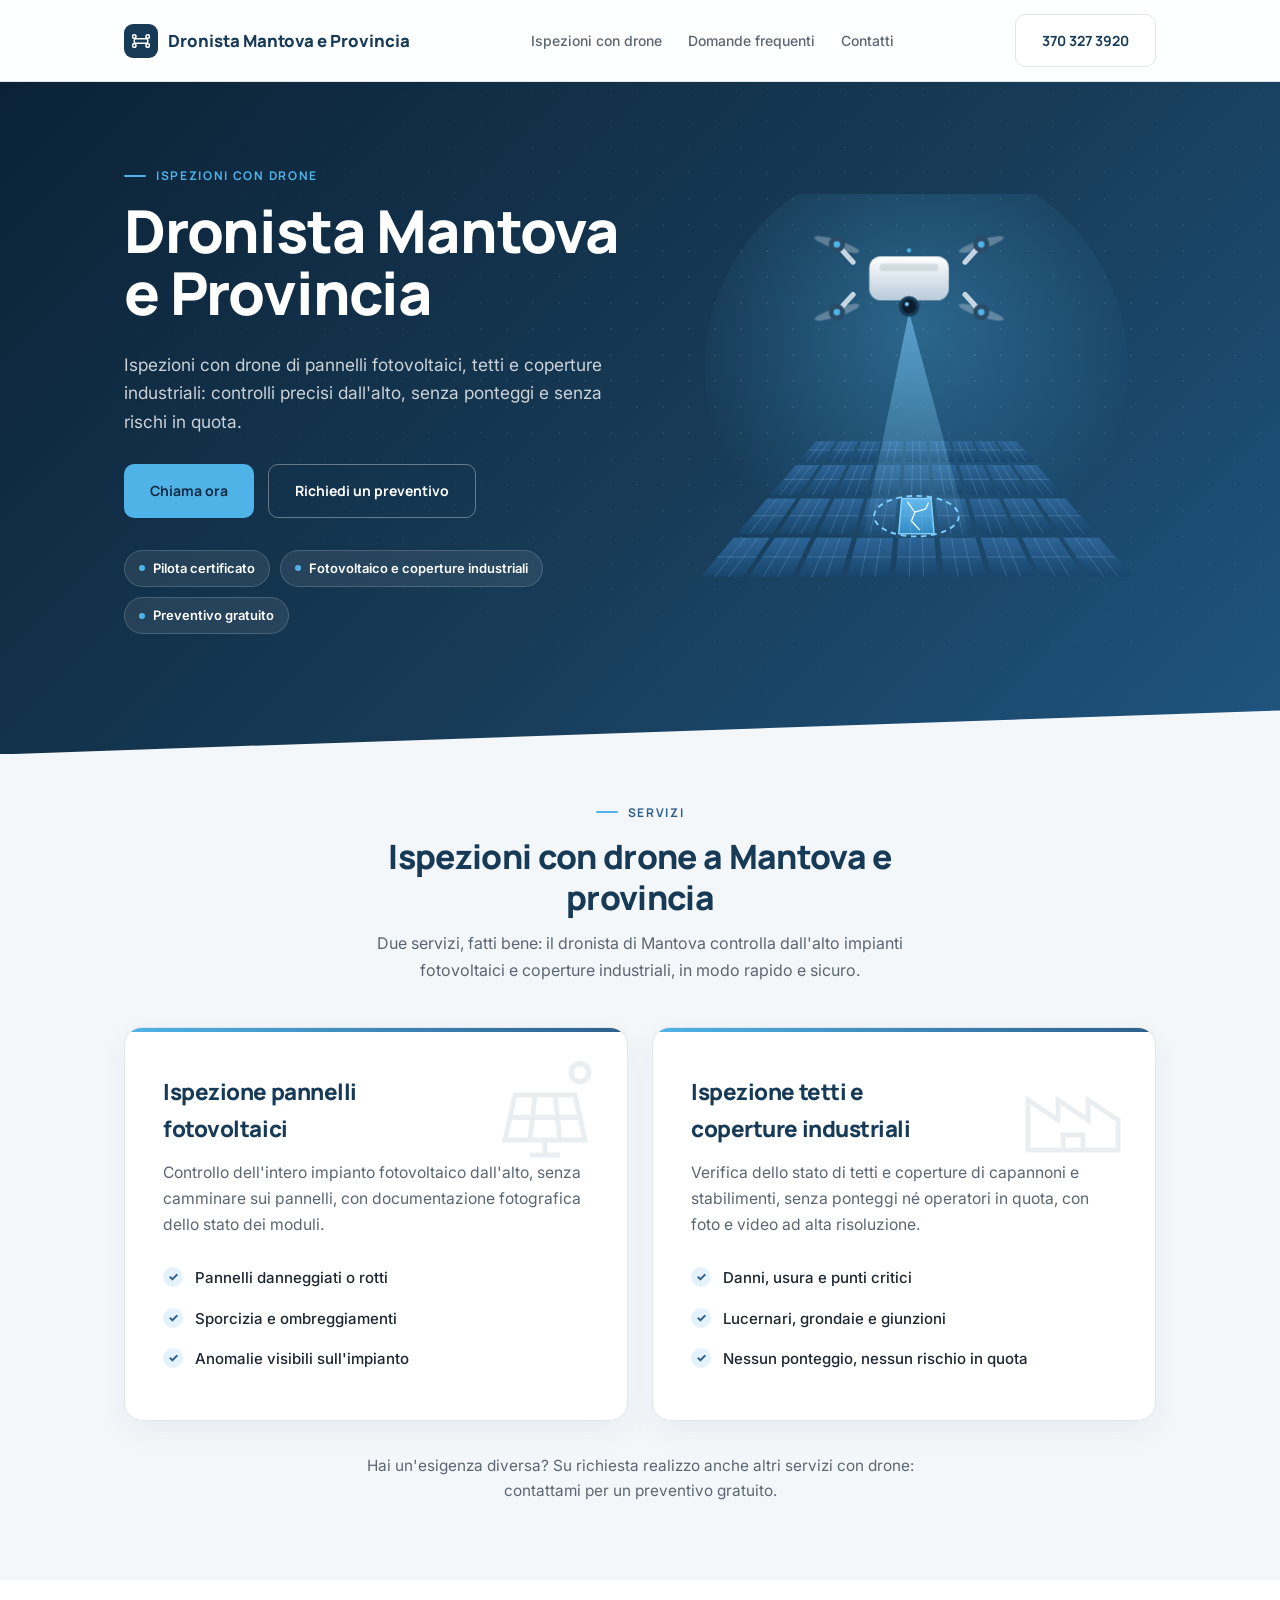
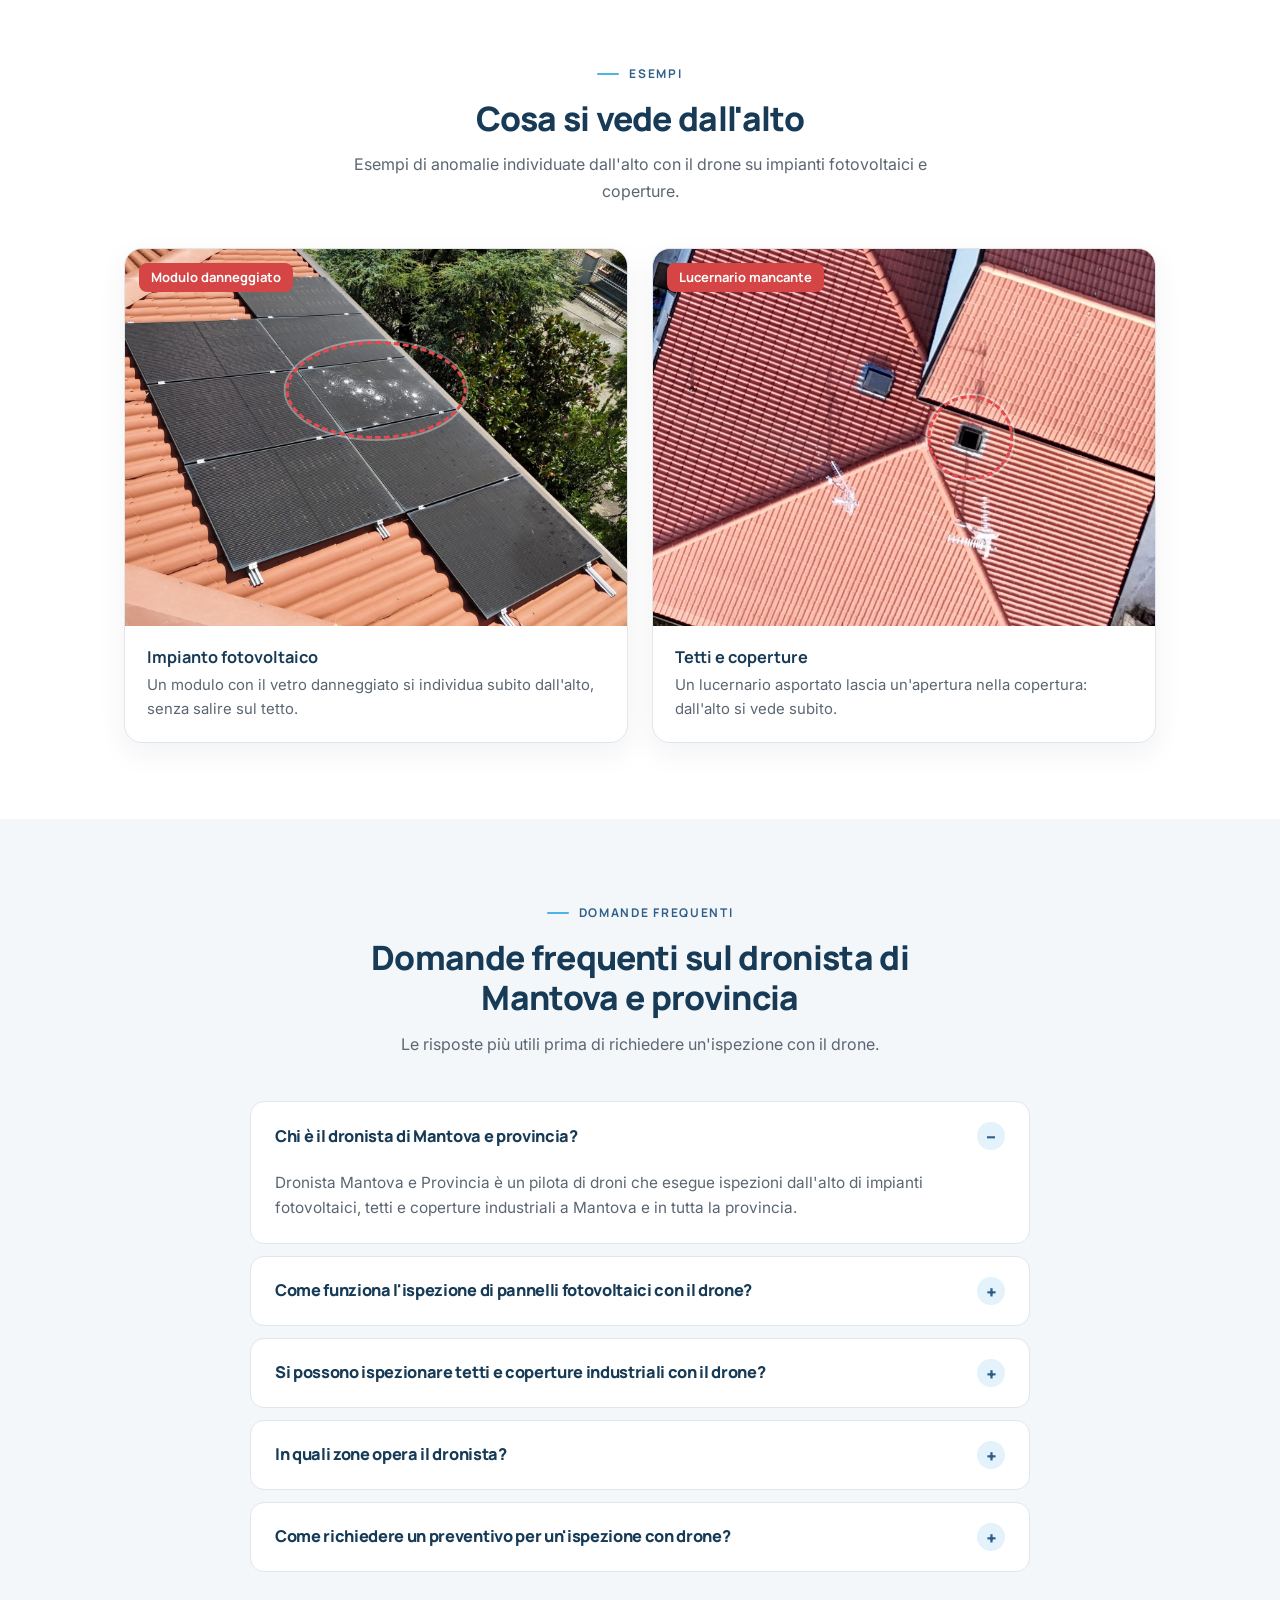
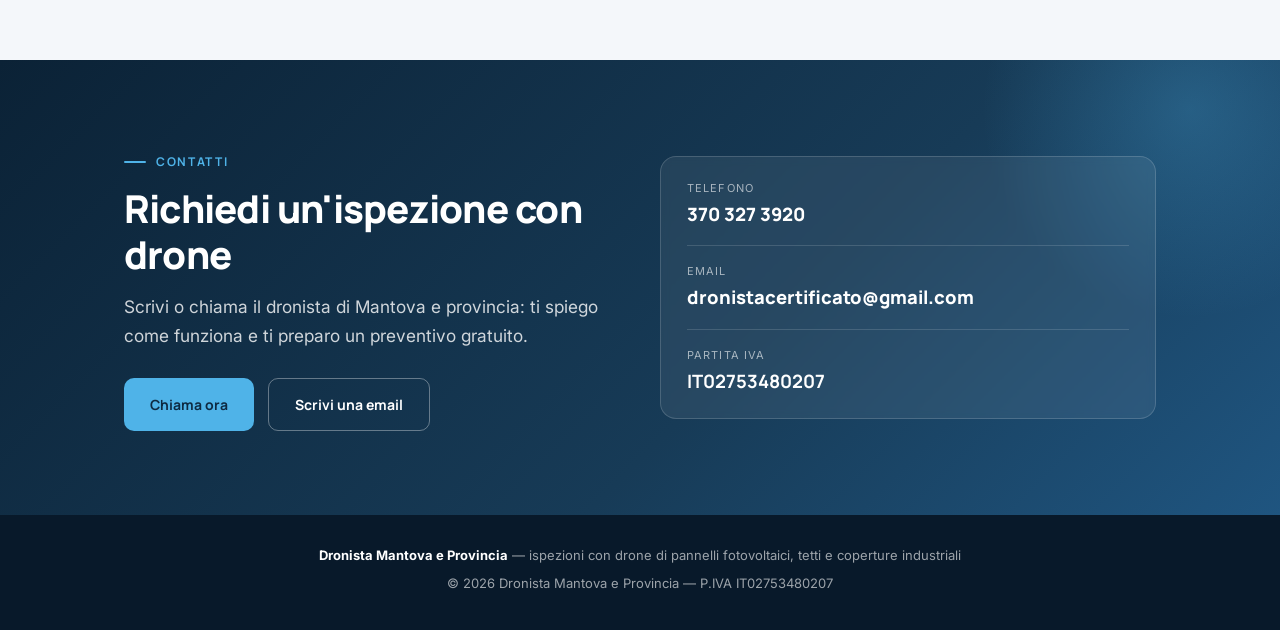
==== commit be23930a: "Add files via upload" ====
--- a/index.html
+++ b/index.html
@@ -5,9 +5,9 @@
 <meta name="viewport" content="width=device-width, initial-scale=1.0">
 
 <!-- ============ SEO PRIMARIO ============ -->
-<title>Dronista Mantova | Drone Mantova e Provincia — Riprese Aeree, Rilievi, Ispezioni</title>
-<meta name="description" content="Dronista Mantova: il pilota di drone di riferimento a Mantova e provincia. Riprese aeree fotografiche e video, rilievi topografici, ispezioni tecniche e agricoltura di precisione. Preventivo gratuito, chiama il 370 327 3920.">
-<meta name="keywords" content="dronista mantova, drone mantova, dronista a mantova, pilota drone mantova, riprese aeree mantova, rilievi drone mantova, fotografia aerea mantova, ispezioni drone mantova, dronista provincia di mantova">
+<title>Dronista Mantova e Provincia | Ispezioni con Drone: Pannelli Fotovoltaici e Tetti</title>
+<meta name="description" content="Dronista Mantova e Provincia: ispezioni con drone di pannelli fotovoltaici, tetti e coperture industriali. Controlli dall'alto senza ponteggi né rischi in quota. Preventivo gratuito, chiama il 370 327 3920.">
+<meta name="keywords" content="dronista mantova, dronista mantova e provincia, ispezioni drone mantova, ispezione pannelli fotovoltaici drone, ispezione tetti drone mantova, ispezione coperture industriali drone, pilota drone mantova, drone mantova">
 <link rel="canonical" href="https://www.dronistamantova.it/">
 <link rel="alternate" hreflang="it" href="https://www.dronistamantova.it/">
 <link rel="alternate" hreflang="it-it" href="https://www.dronistamantova.it/">
@@ -19,17 +19,19 @@
 
 <!-- ============ OPEN GRAPH / SOCIAL ============ -->
 <meta property="og:type" content="business.business">
-<meta property="og:title" content="Dronista Mantova | Drone a Mantova e Provincia">
-<meta property="og:description" content="Dronista Mantova: riprese aeree, rilievi e ispezioni con il drone a Mantova e provincia. Preventivo gratuito.">
+<meta property="og:title" content="Dronista Mantova e Provincia | Ispezioni con Drone">
+<meta property="og:description" content="Ispezioni con drone di pannelli fotovoltaici, tetti e coperture industriali a Mantova e provincia. Preventivo gratuito.">
 <meta property="og:url" content="https://www.dronistamantova.it/">
 <meta property="og:locale" content="it_IT">
-<meta property="og:site_name" content="Dronista Mantova">
+<meta property="og:site_name" content="Dronista Mantova e Provincia">
+<meta property="og:image" content="https://www.dronistamantova.it/ispezione-pannelli-fotovoltaici-drone-mantova.jpg">
 <meta name="twitter:card" content="summary_large_image">
-<meta name="twitter:title" content="Dronista Mantova | Drone a Mantova e Provincia">
-<meta name="twitter:description" content="Riprese aeree, rilievi e ispezioni con il drone a Mantova e provincia.">
+<meta name="twitter:image" content="https://www.dronistamantova.it/ispezione-pannelli-fotovoltaici-drone-mantova.jpg">
+<meta name="twitter:title" content="Dronista Mantova e Provincia | Ispezioni con Drone">
+<meta name="twitter:description" content="Ispezioni con drone di pannelli fotovoltaici, tetti e coperture industriali a Mantova e provincia.">
 
 <!-- ============ FAVICON ============ -->
-<link rel="icon" href="data:image/svg+xml,%3Csvg xmlns='http://www.w3.org/2000/svg' viewBox='0 0 32 32'%3E%3Crect width='32' height='32' rx='8' fill='%232F86C6'/%3E%3Cg stroke='%23fff' stroke-width='2' fill='none'%3E%3Ccircle cx='9' cy='10' r='4'/%3E%3Ccircle cx='23' cy='10' r='4'/%3E%3Ccircle cx='9' cy='22' r='4'/%3E%3Ccircle cx='23' cy='22' r='4'/%3E%3C/g%3E%3Crect x='8' y='15' width='16' height='2.4' rx='1.2' fill='%23fff'/%3E%3Crect x='14.8' y='8' width='2.4' height='16' rx='1.2' fill='%23fff'/%3E%3C/svg%3E">
+<link rel="icon" href="data:image/svg+xml,%3Csvg xmlns='http://www.w3.org/2000/svg' viewBox='0 0 32 32'%3E%3Crect width='32' height='32' rx='7' fill='%23173B57'/%3E%3Cg transform='translate(4 4) scale(1)' fill='none' stroke='%23fff' stroke-width='1.8'%3E%3Crect x='3' y='9' width='18' height='6' rx='2'/%3E%3Ccircle cx='3' cy='6' r='2.4'/%3E%3Ccircle cx='21' cy='6' r='2.4'/%3E%3Ccircle cx='3' cy='18' r='2.4'/%3E%3Ccircle cx='21' cy='18' r='2.4'/%3E%3C/g%3E%3C/svg%3E">
 
 <!-- ============ FONT ============ -->
 <link rel="preconnect" href="https://fonts.googleapis.com">
@@ -41,8 +43,9 @@
 {
   "@context": "https://schema.org",
   "@type": "LocalBusiness",
-  "name": "Dronista Mantova",
-  "alternateName": "Dronista a Mantova e provincia",
+  "name": "Dronista Mantova e Provincia",
+  "alternateName": "Dronista Mantova",
+  "image": "https://www.dronistamantova.it/ispezione-pannelli-fotovoltaici-drone-mantova.jpg",
   "@id": "https://www.dronistamantova.it/",
   "url": "https://www.dronistamantova.it/",
   "telephone": "+393703273920",
@@ -56,12 +59,10 @@
     { "@type": "AdministrativeArea", "name": "Provincia di Mantova" }
   ],
   "makesOffer": [
-    { "@type": "Offer", "itemOffered": { "@type": "Service", "name": "Riprese aeree fotografiche e video a Mantova" } },
-    { "@type": "Offer", "itemOffered": { "@type": "Service", "name": "Rilievi topografici e fotogrammetria con drone" } },
-    { "@type": "Offer", "itemOffered": { "@type": "Service", "name": "Ispezioni tecniche con drone" } },
-    { "@type": "Offer", "itemOffered": { "@type": "Service", "name": "Agricoltura di precisione con drone" } }
+    { "@type": "Offer", "itemOffered": { "@type": "Service", "name": "Ispezione pannelli fotovoltaici con drone a Mantova e provincia" } },
+    { "@type": "Offer", "itemOffered": { "@type": "Service", "name": "Ispezione tetti e coperture industriali con drone a Mantova e provincia" } }
   ],
-  "description": "Dronista a Mantova e provincia: riprese aeree fotografiche e video, rilievi topografici, ispezioni tecniche e agricoltura di precisione."
+  "description": "Dronista a Mantova e provincia specializzato in ispezioni con drone: pannelli fotovoltaici, tetti e coperture industriali."
 }
 </script>
 <script type="application/ld+json">
@@ -71,102 +72,128 @@
   "mainEntity": [
     {
       "@type": "Question",
-      "name": "Chi è il dronista di Mantova?",
-      "acceptedAnswer": { "@type": "Answer", "text": "Dronista Mantova è un pilota di droni (APR) che opera a Mantova e in tutta la provincia, offrendo riprese aeree, rilievi topografici, ispezioni tecniche e servizi per l'agricoltura di precisione." }
+      "name": "Chi è il dronista di Mantova e provincia?",
+      "acceptedAnswer": { "@type": "Answer", "text": "Dronista Mantova e Provincia è un pilota di droni che esegue ispezioni dall'alto di impianti fotovoltaici, tetti e coperture industriali a Mantova e in tutta la provincia." }
     },
     {
       "@type": "Question",
-      "name": "Quali servizi offre un dronista a Mantova e provincia?",
-      "acceptedAnswer": { "@type": "Answer", "text": "Il dronista di Mantova realizza riprese fotografiche e video aeree, rilievi e fotogrammetria, ispezioni di tetti e impianti fotovoltaici, mappe NDVI per l'agricoltura e copertura di eventi." }
+      "name": "Come funziona l'ispezione di pannelli fotovoltaici con il drone?",
+      "acceptedAnswer": { "@type": "Answer", "text": "Il drone sorvola l'impianto fotovoltaico e documenta lo stato dei pannelli dall'alto, senza che nessuno debba camminare sul tetto o sui moduli, per individuare danni e anomalie." }
     },
     {
       "@type": "Question",
-      "name": "In quali zone opera il dronista di Mantova?",
-      "acceptedAnswer": { "@type": "Answer", "text": "Il servizio copre Mantova città e tutti i comuni della provincia, tra cui Curtatone, Porto Mantovano, Castel d'Ario, San Giorgio di Mantova, Bagnolo San Vito, Suzzara e Viadana." }
+      "name": "Si possono ispezionare tetti e coperture industriali con il drone?",
+      "acceptedAnswer": { "@type": "Answer", "text": "Sì. Il drone permette di controllare tetti e coperture di capannoni e stabilimenti industriali senza ponteggi né operatori in quota, documentando lo stato della copertura con foto e video." }
     },
     {
       "@type": "Question",
-      "name": "Come richiedere un preventivo al dronista di Mantova?",
-      "acceptedAnswer": { "@type": "Answer", "text": "Basta chiamare il 370 327 3920 o scrivere a dronistacertificato@gmail.com: il sopralluogo e il preventivo sono gratuiti, con risposta entro 24 ore." }
+      "name": "In quali zone opera il dronista?",
+      "acceptedAnswer": { "@type": "Answer", "text": "Il servizio copre Mantova città e tutti i comuni della provincia di Mantova." }
+    },
+    {
+      "@type": "Question",
+      "name": "Come richiedere un preventivo per un'ispezione con drone?",
+      "acceptedAnswer": { "@type": "Answer", "text": "Basta chiamare il 370 327 3920 o scrivere a dronistacertificato@gmail.com: il preventivo è gratuito." }
     }
   ]
 }
 </script>
 
 <style>
-  :root{
-    --paper:#F7F8FA; --line:#E3E7EC; --blue:#2E5F8A; --blue-deep:#173B57;
-    --amber:#C97A3A; --amber-deep:#A8622A; --ink:#1C2530; --ink-soft:#5B6672; --white:#FFFFFF;
-    --font-head:"Manrope",sans-serif; --font-body:"Inter",sans-serif;
-  }
+  :root{--navy:#0E2A42;--blue-deep:#173B57;--blue:#2E5F8A;--sky:#4FB3E8;--sky-soft:#E3F2FB;--paper:#F4F7FA;--line:#E0E6EC;--ink:#1C2530;--ink-soft:#5B6672;--white:#fff;--font-head:"Manrope",sans-serif;--font-body:"Inter",sans-serif;}
   *{box-sizing:border-box;}
+  html{scroll-behavior:smooth;}
   body{margin:0;background:var(--paper);color:var(--ink);font-family:var(--font-body);line-height:1.65;}
-  a{color:inherit;}
-  img,svg{max-width:100%;display:block;}
-  .container{max-width:1040px;margin:0 auto;padding:0 24px;}
-  h1,h2,h3{font-family:var(--font-head);font-weight:700;color:var(--blue-deep);margin:0 0 .4em;letter-spacing:-0.01em;}
-  h1{font-size:clamp(2rem,4.6vw,2.9rem);line-height:1.18;}
-  h2{font-size:clamp(1.4rem,2.6vw,1.85rem);}
-  p{margin:0 0 1em;color:var(--ink-soft);}
-  .lede{font-size:1.05rem;max-width:44ch;}
-
-  .btn{display:inline-flex;align-items:center;gap:8px;font-family:var(--font-head);font-weight:700;font-size:14px;text-decoration:none;padding:13px 24px;border-radius:8px;transition:transform .15s ease, background .15s ease;}
-  .btn-primary{background:var(--blue-deep);color:#fff;}
-  .btn-primary:hover{background:#0f2a3f;}
-  .btn-ghost{background:var(--white);color:var(--blue-deep);border:1px solid var(--line);}
-  .btn-ghost:hover{border-color:var(--blue);}
-
-  header{position:sticky;top:0;z-index:50;background:rgba(247,248,250,.92);backdrop-filter:blur(6px);border-bottom:1px solid var(--line);}
-  header .container{display:flex;align-items:center;justify-content:space-between;padding:16px 24px;gap:16px;}
-  .logo{display:flex;align-items:center;gap:10px;text-decoration:none;font-family:var(--font-head);font-weight:700;font-size:1.05rem;color:var(--blue-deep);white-space:nowrap;}
-  .logo-badge{width:32px;height:32px;border-radius:6px;background:var(--blue-deep);display:flex;align-items:center;justify-content:center;}
-  .nav-links{display:flex;gap:22px;list-style:none;margin:0;padding:0;font-size:14px;font-weight:500;}
-  .nav-links a{text-decoration:none;color:var(--ink-soft);}
-  .nav-links a:hover{color:var(--blue-deep);}
+  a{color:inherit;} svg,img{max-width:100%;display:block;}
+  .container{max-width:1080px;margin:0 auto;padding:0 24px;}
+  h1,h2,h3{font-family:var(--font-head);font-weight:800;color:var(--blue-deep);margin:0 0 .4em;letter-spacing:-0.02em;}
+  h2{font-size:clamp(1.55rem,3vw,2.1rem);line-height:1.2;} h3{font-size:1.1rem;}
+  p{margin:0 0 1em;color:var(--ink-soft);} .lede{font-size:1.08rem;max-width:46ch;}
+  .eyebrow{display:inline-flex;align-items:center;gap:10px;font-family:var(--font-head);font-weight:700;font-size:12px;letter-spacing:.14em;text-transform:uppercase;color:var(--blue);margin-bottom:14px;}
+  .eyebrow::before{content:"";width:22px;height:2px;background:var(--sky);border-radius:2px;}
+
+  .btn{display:inline-flex;align-items:center;gap:8px;font-family:var(--font-head);font-weight:700;font-size:14px;text-decoration:none;padding:14px 26px;border-radius:10px;transition:transform .15s ease,background .15s ease,border-color .15s ease;}
+  .btn:hover{transform:translateY(-2px);}
+  .btn-primary{background:var(--sky);color:var(--navy);} .btn-primary:hover{background:#6CC2F0;}
+  .btn-ghost{background:var(--white);color:var(--blue-deep);border:1px solid var(--line);} .btn-ghost:hover{border-color:var(--blue);}
+  .on-dark.btn-ghost{background:transparent;color:#fff;border-color:rgba(255,255,255,.35);} .on-dark.btn-ghost:hover{border-color:#fff;}
+
+  header{position:sticky;top:0;z-index:50;background:rgba(255,255,255,.9);backdrop-filter:blur(8px);border-bottom:1px solid var(--line);}
+  header .container{display:flex;align-items:center;justify-content:space-between;padding:14px 24px;gap:16px;}
+  .logo{display:flex;align-items:center;gap:10px;text-decoration:none;font-family:var(--font-head);font-weight:800;font-size:1.05rem;color:var(--blue-deep);white-space:nowrap;}
+  .logo-badge{width:34px;height:34px;border-radius:9px;background:var(--blue-deep);display:flex;align-items:center;justify-content:center;}
+  .nav-links{display:flex;gap:26px;list-style:none;margin:0;padding:0;font-size:14px;font-weight:500;}
+  .nav-links a{text-decoration:none;color:var(--ink-soft);} .nav-links a:hover{color:var(--blue-deep);}
   @media (max-width:760px){.nav-links{display:none;}}
-
-  .hero{padding:60px 0 40px;overflow:hidden;}
-  .hero .container{display:grid;grid-template-columns:1.1fr .9fr;gap:32px;align-items:center;}
-  @media (max-width:860px){.hero .container{grid-template-columns:1fr;text-align:center;}
-    .hero-actions{justify-content:center;} .badges{justify-content:center;}}
-  .hero-actions{display:flex;flex-wrap:wrap;gap:14px;margin-top:26px;}
-  .badges{display:flex;flex-wrap:wrap;gap:10px;margin-top:30px;}
-  .badge{display:flex;align-items:center;gap:8px;background:var(--white);border:1px solid var(--line);border-radius:8px;padding:8px 14px;font-size:13px;font-weight:600;color:var(--blue-deep);}
-  .badge .dot{width:6px;height:6px;border-radius:50%;background:var(--amber);}
-
-  .drone-art{animation:bob 5s ease-in-out infinite;}
-  @keyframes bob{0%,100%{transform:translateY(0);}50%{transform:translateY(-8px);}}
-  @media (prefers-reduced-motion:reduce){.drone-art{animation:none;}}
-
-  section{padding:56px 0;}
-  .section-head{text-align:center;max-width:560px;margin:0 auto 40px;}
-
-  .services-grid{display:grid;grid-template-columns:repeat(3,1fr);gap:1px;background:var(--line);border:1px solid var(--line);}
-  @media (max-width:860px){.services-grid{grid-template-columns:repeat(2,1fr);}}
-  @media (max-width:560px){.services-grid{grid-template-columns:1fr;}}
-  .service-card{background:var(--white);padding:30px 26px;text-align:left;}
-  .service-icon{width:38px;height:38px;display:flex;align-items:center;justify-content:center;margin-bottom:16px;color:var(--amber);}
-  .service-icon svg{width:26px;height:26px;}
-  .service-card p{margin-bottom:0;font-size:.95rem;}
-
-  .contact{background:var(--blue-deep);}
-  .contact-inner{max-width:1040px;margin:0 auto;padding:52px 32px;display:grid;grid-template-columns:1fr 1fr;gap:32px;align-items:center;color:#fff;}
-  @media (max-width:760px){.contact-inner{grid-template-columns:1fr;text-align:center;}}
-  .contact h2{color:#fff;}
-  .contact .lede{color:rgba(255,255,255,.8);}
-  .contact-list{list-style:none;margin:0;padding:0 24px;background:rgba(255,255,255,.08);border:1px solid rgba(255,255,255,.15);border-radius:8px;}
-  .contact-list li{padding:16px 0;border-bottom:1px solid rgba(255,255,255,.15);}
-  .contact-list li:last-child{border-bottom:none;}
-  .contact-list .label{display:block;font-size:12px;text-transform:uppercase;letter-spacing:.06em;color:rgba(255,255,255,.6);margin-bottom:2px;}
-  .contact-list a{font-family:var(--font-head);font-weight:700;font-size:1.15rem;text-decoration:none;color:#fff;}
-
-  footer{padding:28px 24px;text-align:center;color:var(--ink-soft);font-size:13px;border-top:1px solid var(--line);}
-  footer p{color:var(--ink-soft);margin:0 0 6px;font-size:13px;}
-
-  .faq{max-width:760px;margin:0 auto;}
-  .faq-item{border-bottom:1px solid var(--line);padding:20px 0;}
-  .faq-item h3{font-size:1.02rem;margin-bottom:8px;}
-  .faq-item p{margin-bottom:0;font-size:.95rem;}
+  @media (max-width:560px){.logo{white-space:normal;font-size:.92rem;line-height:1.2;} header .btn{padding:10px 14px;font-size:13px;}}
+
+  .hero{position:relative;overflow:hidden;color:#fff;background:linear-gradient(135deg,#0B2236 0%,#173B57 55%,#1F5580 100%);clip-path:polygon(0 0,100% 0,100% calc(100% - 44px),0 100%);padding:76px 0 120px;}
+  .hero::before{content:"";position:absolute;inset:0;background-image:radial-gradient(rgba(255,255,255,.09) 1px,transparent 1px);background-size:26px 26px;-webkit-mask-image:radial-gradient(ellipse at 70% 40%,#000 5%,transparent 70%);mask-image:radial-gradient(ellipse at 70% 40%,#000 5%,transparent 70%);}
+  .hero .container{position:relative;display:grid;grid-template-columns:1.05fr .95fr;gap:24px;align-items:center;}
+  @media (max-width:860px){.hero .container{grid-template-columns:1fr;text-align:center;} .hero-actions,.badges{justify-content:center;} .hero{padding:52px 0 96px;}}
+  .hero .eyebrow{color:var(--sky);}
+  .hero h1{color:#fff;font-size:clamp(2.3rem,5.2vw,3.7rem);line-height:1.05;margin-bottom:.45em;}
+  .hero .lede{color:rgba(255,255,255,.78);}
+  .hero-actions{display:flex;flex-wrap:wrap;gap:14px;margin-top:28px;}
+  .badges{display:flex;flex-wrap:wrap;gap:10px;margin-top:32px;}
+  .badge{display:flex;align-items:center;gap:8px;background:rgba(255,255,255,.08);border:1px solid rgba(255,255,255,.16);border-radius:999px;padding:7px 14px;font-size:13px;font-weight:600;color:#fff;}
+  .badge .dot{width:6px;height:6px;border-radius:50%;background:var(--sky);}
+  .hero-copy{animation:rise .8s ease both;}
+  @keyframes rise{from{opacity:0;transform:translateY(16px);}to{opacity:1;transform:none;}}
+  .drone-art{animation:bob 5s ease-in-out infinite;} @keyframes bob{0%,100%{transform:translateY(0);}50%{transform:translateY(-9px);}}
+  .scan{animation:scan 2.6s ease-in-out infinite;} @keyframes scan{0%,100%{opacity:.55;}50%{opacity:1;}}
+  @media (prefers-reduced-motion:reduce){.drone-art,.scan,.hero-copy{animation:none;}}
+
+  section{padding:76px 0;}
+  .section-head{text-align:center;max-width:600px;margin:0 auto 44px;}
+  #servizi{padding-top:40px;}
+  .services-grid2{display:grid;grid-template-columns:repeat(2,1fr);gap:24px;}
+  @media (max-width:760px){.services-grid2{grid-template-columns:1fr;}}
+  .service-block{background:var(--white);border:1px solid var(--line);border-radius:18px;padding:46px 38px 40px;position:relative;overflow:hidden;box-shadow:0 10px 30px rgba(14,42,66,.05);transition:transform .2s ease,box-shadow .2s ease;}
+  .service-block:hover{transform:translateY(-4px);box-shadow:0 18px 40px rgba(14,42,66,.1);}
+  .service-block::before{content:"";position:absolute;left:0;top:0;right:0;height:4px;background:linear-gradient(90deg,var(--sky),var(--blue));}
+  .service-code{position:absolute;top:22px;right:22px;width:120px;height:120px;color:var(--blue-deep);opacity:.08;pointer-events:none;}
+  .service-code svg{width:100%;height:100%;}
+  .service-block h3{font-size:1.4rem;margin-bottom:12px;position:relative;max-width:16ch;}
+  .service-block p{font-size:.98rem;max-width:44ch;position:relative;}
+  .service-list{list-style:none;margin:20px 0 0;padding:0;position:relative;}
+  .service-list li{font-size:.94rem;color:var(--ink);padding:8px 0 8px 32px;position:relative;font-weight:500;}
+  .service-list li::before{content:"✓";position:absolute;left:0;top:9px;width:20px;height:20px;border-radius:50%;background:var(--sky-soft);color:var(--blue);font-size:12px;font-weight:800;display:flex;align-items:center;justify-content:center;}
+  .services-note{text-align:center;margin:32px auto 0;max-width:56ch;font-size:.96rem;}
+
+  #esempi{background:var(--white);}
+  .gallery-grid{display:grid;grid-template-columns:repeat(2,1fr);gap:24px;}
+  @media (max-width:760px){.gallery-grid{grid-template-columns:1fr;}}
+  .gallery-grid figure{margin:0;background:var(--white);border:1px solid var(--line);border-radius:18px;overflow:hidden;box-shadow:0 10px 30px rgba(14,42,66,.06);}
+  .gallery-grid svg,.gallery-grid img{width:100%;height:auto;display:block;}
+  .gallery-grid figcaption{padding:18px 22px 20px;font-size:.93rem;color:var(--ink-soft);}
+  .gallery-grid figcaption strong{display:block;font-family:var(--font-head);color:var(--blue-deep);font-size:1.02rem;margin-bottom:2px;}
+
+  .faq{max-width:780px;margin:0 auto;}
+  .faq-item{background:var(--white);border:1px solid var(--line);border-radius:14px;margin-bottom:12px;}
+  .faq-item summary{list-style:none;cursor:pointer;display:flex;justify-content:space-between;align-items:center;gap:16px;padding:20px 24px;}
+  .faq-item summary::-webkit-details-marker{display:none;}
+  .faq-item summary::after{content:"+";flex:none;width:28px;height:28px;border-radius:50%;background:var(--sky-soft);color:var(--blue);font-weight:800;display:flex;align-items:center;justify-content:center;transition:transform .2s;}
+  .faq-item[open] summary::after{content:"–";}
+  .faq-item h3{font-size:1.02rem;margin:0;}
+  .faq-item p{margin:0;padding:0 24px 22px;font-size:.96rem;}
+
+  .contact{position:relative;overflow:hidden;background:linear-gradient(135deg,#0B2236,#173B57 60%,#1F5580);padding:0;}
+  .contact::before{content:"";position:absolute;width:420px;height:420px;border-radius:50%;right:-120px;top:-160px;background:radial-gradient(circle,rgba(79,179,232,.25),transparent 70%);}
+  .contact-inner{position:relative;max-width:1080px;margin:0 auto;padding:84px 24px;display:grid;grid-template-columns:1fr 1fr;gap:40px;align-items:center;color:#fff;}
+  @media (max-width:760px){.contact-inner{grid-template-columns:1fr;text-align:center;padding:60px 24px;} .contact .hero-actions{justify-content:center;}}
+  .contact h2{color:#fff;font-size:clamp(1.7rem,3.4vw,2.4rem);} .contact .eyebrow{color:var(--sky);} .contact .lede{color:rgba(255,255,255,.8);}
+  .contact-list{list-style:none;margin:0;padding:6px 26px;background:rgba(255,255,255,.07);border:1px solid rgba(255,255,255,.16);border-radius:16px;backdrop-filter:blur(4px);text-align:left;}
+  .contact-list li{padding:16px 0;border-bottom:1px solid rgba(255,255,255,.14);} .contact-list li:last-child{border-bottom:none;}
+  .contact-list .label{display:block;font-size:11px;text-transform:uppercase;letter-spacing:.1em;color:rgba(255,255,255,.6);margin-bottom:2px;}
+  .contact-list a{font-family:var(--font-head);font-weight:800;font-size:1.15rem;text-decoration:none;color:#fff;overflow-wrap:anywhere;}
+
+  footer{background:#08192A;padding:30px 24px;text-align:center;color:rgba(255,255,255,.6);font-size:13px;}
+  footer p{color:rgba(255,255,255,.6);margin:0 0 6px;font-size:13px;} footer strong{color:#fff;}
+  .ph{position:relative;aspect-ratio:4/3;overflow:hidden;background:#dfe6ed;}
+  .ph img{width:100%;height:100%;object-fit:cover;}
+  .mark{position:absolute;transform:translate(-50%,-50%);border:3px dashed #E5484D;border-radius:50%;box-shadow:0 0 0 2px rgba(255,255,255,.35);}
+  .tag{position:absolute;left:14px;top:14px;background:#D64545;color:#fff;font:700 13px/1 var(--font-head);padding:8px 12px;border-radius:8px;}
 </style>
 </head>
 <body>
@@ -177,10 +204,10 @@
       <span class="logo-badge">
         <svg width="18" height="18" viewBox="0 0 24 24" fill="none" stroke="#fff" stroke-width="2"><rect x="3" y="9" width="18" height="6" rx="2"/><circle cx="3" cy="6" r="2.4"/><circle cx="21" cy="6" r="2.4"/><circle cx="3" cy="18" r="2.4"/><circle cx="21" cy="18" r="2.4"/></svg>
       </span>
-      Dronista Mantova
+      Dronista Mantova e Provincia
     </a>
     <ul class="nav-links">
-      <li><a href="#servizi">Servizi drone Mantova</a></li>
+      <li><a href="#servizi">Ispezioni con drone</a></li>
       <li><a href="#faq">Domande frequenti</a></li>
       <li><a href="#contatti">Contatti</a></li>
     </ul>
@@ -192,84 +219,46 @@
 
   <section class="hero">
     <div class="container">
-      <div>
-        <h1>Dronista a Mantova e provincia</h1>
-        <p class="lede">Sono il dronista di riferimento a Mantova: riprese aeree, rilievi e ispezioni con il drone per privati e aziende di tutta la provincia, in totale sicurezza.</p>
+      <div class="hero-copy">
+        <span class="eyebrow">Ispezioni con drone</span>
+        <h1>Dronista Mantova e Provincia</h1>
+        <p class="lede">Ispezioni con drone di pannelli fotovoltaici, tetti e coperture industriali: controlli precisi dall'alto, senza ponteggi e senza rischi in quota.</p>
         <div class="hero-actions">
           <a href="tel:+393703273920" class="btn btn-primary">Chiama ora</a>
-          <a href="#contatti" class="btn btn-ghost">Richiedi un preventivo</a>
+          <a href="#contatti" class="btn btn-ghost on-dark">Richiedi un preventivo</a>
         </div>
         <div class="badges">
           <span class="badge"><span class="dot"></span>Pilota certificato</span>
-          <span class="badge"><span class="dot"></span>Mantova e provincia</span>
+          <span class="badge"><span class="dot"></span>Fotovoltaico e coperture industriali</span>
           <span class="badge"><span class="dot"></span>Preventivo gratuito</span>
         </div>
       </div>
-
       <div>
-        <svg viewBox="0 0 360 320" xmlns="http://www.w3.org/2000/svg" role="img" aria-labelledby="drone-title">
-          <title id="drone-title">Drone professionale usato dal dronista di Mantova per riprese aeree e rilievi</title>
+        <svg viewBox="0 0 520 440" xmlns="http://www.w3.org/2000/svg" role="img" aria-labelledby="drone-title">
+          <title id="drone-title">Drone del dronista di Mantova che ispeziona un impianto fotovoltaico dall'alto</title>
           <defs>
-            <linearGradient id="bodyGrad" x1="0" y1="0" x2="0" y2="1">
-              <stop offset="0%" stop-color="#2E5F8A"/>
-              <stop offset="100%" stop-color="#153148"/>
-            </linearGradient>
-            <linearGradient id="armGrad" x1="0" y1="0" x2="1" y2="1">
-              <stop offset="0%" stop-color="#3A6E99"/>
-              <stop offset="100%" stop-color="#173B57"/>
-            </linearGradient>
-            <radialGradient id="lensGrad" cx="35%" cy="30%" r="75%">
-              <stop offset="0%" stop-color="#7FA7C4"/>
-              <stop offset="60%" stop-color="#2E5F8A"/>
-              <stop offset="100%" stop-color="#153148"/>
-            </radialGradient>
-            <radialGradient id="shadowGrad" cx="50%" cy="50%" r="50%">
-              <stop offset="0%" stop-color="#173B57" stop-opacity="0.16"/>
-              <stop offset="100%" stop-color="#173B57" stop-opacity="0"/>
-            </radialGradient>
+            <linearGradient id="pv" x1="0" y1="0" x2="0" y2="1"><stop offset="0" stop-color="#2D6597"/><stop offset="1" stop-color="#18456B"/></linearGradient>
+            <linearGradient id="pvHi" x1="0" y1="0" x2="0" y2="1"><stop offset="0" stop-color="#5FB6EA"/><stop offset="1" stop-color="#2E86C1"/></linearGradient>
+            <linearGradient id="cone" x1="0" y1="0" x2="0" y2="1"><stop offset="0" stop-color="#7FD0FF" stop-opacity=".55"/><stop offset="1" stop-color="#7FD0FF" stop-opacity=".05"/></linearGradient>
+            <linearGradient id="bodyG" x1="0" y1="0" x2="0" y2="1"><stop offset="0" stop-color="#FFFFFF"/><stop offset="1" stop-color="#B9CBDA"/></linearGradient>
+            <radialGradient id="glow" cx="50%" cy="40%" r="55%"><stop offset="0" stop-color="#4FB3E8" stop-opacity=".35"/><stop offset="1" stop-color="#4FB3E8" stop-opacity="0"/></radialGradient>
           </defs>
-
-          <ellipse cx="180" cy="258" rx="128" ry="14" fill="url(#shadowGrad)"/>
-
-          <g transform="translate(80,86)">
-            <g class="drone-art">
-
-              <!-- arms -->
-              <path d="M24,30 L2,6" stroke="url(#armGrad)" stroke-width="7" stroke-linecap="round"/>
-              <path d="M176,30 L198,6" stroke="url(#armGrad)" stroke-width="7" stroke-linecap="round"/>
-              <path d="M24,74 L2,98" stroke="url(#armGrad)" stroke-width="7" stroke-linecap="round"/>
-              <path d="M176,74 L198,98" stroke="url(#armGrad)" stroke-width="7" stroke-linecap="round"/>
-
-              <!-- propeller blur -->
-              <g opacity="0.55">
-                <ellipse cx="2" cy="6" rx="30" ry="6" fill="#AFC6D8" transform="rotate(18 2 6)"/>
-                <ellipse cx="198" cy="6" rx="30" ry="6" fill="#AFC6D8" transform="rotate(-18 198 6)"/>
-                <ellipse cx="2" cy="98" rx="30" ry="6" fill="#AFC6D8" transform="rotate(-18 2 98)"/>
-                <ellipse cx="198" cy="98" rx="30" ry="6" fill="#AFC6D8" transform="rotate(18 198 98)"/>
-              </g>
-
-              <!-- motor housings -->
-              <circle cx="2" cy="6" r="11" fill="#173B57"/>
-              <circle cx="198" cy="6" r="11" fill="#173B57"/>
-              <circle cx="2" cy="98" r="11" fill="#173B57"/>
-              <circle cx="198" cy="98" r="11" fill="#173B57"/>
-              <circle cx="2" cy="6" r="4.5" fill="#C97A3A"/>
-              <circle cx="198" cy="6" r="4.5" fill="#C97A3A"/>
-              <circle cx="2" cy="98" r="4.5" fill="#C97A3A"/>
-              <circle cx="198" cy="98" r="4.5" fill="#C97A3A"/>
-
-              <!-- body -->
-              <rect x="46" y="22" width="108" height="60" rx="16" fill="url(#bodyGrad)"/>
-              <rect x="58" y="30" width="84" height="12" rx="6" fill="#4A83AC" opacity="0.55"/>
-              <circle cx="100" cy="14" r="3" fill="#C97A3A"/>
-
-              <!-- camera gimbal -->
-              <path d="M84,80 q16,20 32,0 z" fill="#173B57"/>
-              <circle cx="100" cy="90" r="14" fill="#173B57"/>
-              <circle cx="100" cy="90" r="9.5" fill="url(#lensGrad)"/>
-              <circle cx="97" cy="87" r="2.6" fill="#DCE8F1" opacity="0.85"/>
-            </g>
-          </g>
+          <circle cx="260" cy="190" r="230" fill="url(#glow)"/>
+          <polygon points="151.1,268.5 172.6,268.5 157.0,291.2 131.7,291.2" fill="url(#pv)"/><polygon points="175.7,268.5 197.1,268.5 185.9,291.2 160.6,291.2" fill="url(#pv)"/><polygon points="200.2,268.5 221.6,268.5 214.8,291.2 189.5,291.2" fill="url(#pv)"/><polygon points="224.7,268.5 246.2,268.5 243.7,291.2 218.5,291.2" fill="url(#pv)"/><polygon points="249.3,268.5 270.7,268.5 272.6,291.2 247.4,291.2" fill="url(#pv)"/><polygon points="273.8,268.5 295.3,268.5 301.5,291.2 276.3,291.2" fill="url(#pv)"/><polygon points="298.4,268.5 319.8,268.5 330.5,291.2 305.2,291.2" fill="url(#pv)"/><polygon points="322.9,268.5 344.3,268.5 359.4,291.2 334.1,291.2" fill="url(#pv)"/><polygon points="347.4,268.5 368.9,268.5 388.3,291.2 363.0,291.2" fill="url(#pv)"/><polygon points="129.1,294.3 154.9,294.3 132.4,327.0 101.1,327.0" fill="url(#pv)"/><polygon points="158.6,294.3 184.4,294.3 168.2,327.0 136.9,327.0" fill="url(#pv)"/><polygon points="188.1,294.3 213.9,294.3 204.0,327.0 172.7,327.0" fill="url(#pv)"/><polygon points="217.6,294.3 243.4,294.3 239.8,327.0 208.5,327.0" fill="url(#pv)"/><polygon points="247.1,294.3 272.9,294.3 275.6,327.0 244.4,327.0" fill="url(#pv)"/><polygon points="276.6,294.3 302.4,294.3 311.5,327.0 280.2,327.0" fill="url(#pv)"/><polygon points="306.1,294.3 331.9,294.3 347.3,327.0 316.0,327.0" fill="url(#pv)"/><polygon points="335.6,294.3 361.4,294.3 383.1,327.0 351.8,327.0" fill="url(#pv)"/><polygon points="365.1,294.3 390.9,294.3 418.9,327.0 387.6,327.0" fill="url(#pv)"/><polygon points="97.9,330.8 129.8,330.8 103.6,369.1 65.2,369.1" fill="url(#pv)"/><polygon points="134.4,330.8 166.3,330.8 147.5,369.1 109.1,369.1" fill="url(#pv)"/><polygon points="170.9,330.8 202.9,330.8 191.4,369.1 153.0,369.1" fill="url(#pv)"/><polygon points="207.5,330.8 239.4,330.8 235.3,369.1 196.9,369.1" fill="url(#pv)"/><polygon points="244.0,330.8 276.0,330.8 279.2,369.1 240.8,369.1" fill="url(#pvHi)" stroke="#7FD0FF" stroke-width="1.6"/><polygon points="280.6,330.8 312.5,330.8 323.1,369.1 284.7,369.1" fill="url(#pv)"/><polygon points="317.1,330.8 349.1,330.8 367.0,369.1 328.6,369.1" fill="url(#pv)"/><polygon points="353.7,330.8 385.6,330.8 410.9,369.1 372.5,369.1" fill="url(#pv)"/><polygon points="390.2,330.8 422.1,330.8 454.8,369.1 416.4,369.1" fill="url(#pv)"/><polygon points="61.5,373.3 100.6,373.3 71.6,415.7 25.4,415.7" fill="url(#pv)"/><polygon points="106.2,373.3 145.3,373.3 124.5,415.7 78.2,415.7" fill="url(#pv)"/><polygon points="151.0,373.3 190.1,373.3 177.3,415.7 131.1,415.7" fill="url(#pv)"/><polygon points="195.7,373.3 234.8,373.3 230.2,415.7 184.0,415.7" fill="url(#pv)"/><polygon points="240.5,373.3 279.5,373.3 283.1,415.7 236.9,415.7" fill="url(#pv)"/><polygon points="285.2,373.3 324.3,373.3 336.0,415.7 289.8,415.7" fill="url(#pv)"/><polygon points="329.9,373.3 369.0,373.3 388.9,415.7 342.7,415.7" fill="url(#pv)"/><polygon points="374.7,373.3 413.8,373.3 441.8,415.7 395.5,415.7" fill="url(#pv)"/><polygon points="419.4,373.3 458.5,373.3 494.6,415.7 448.4,415.7" fill="url(#pv)"/>
+          <path d="M158.3 268.5L140.1 291.2M165.4 268.5L148.6 291.2M143.0 278.0L166.0 278.0M182.8 268.5L169.0 291.2M190.0 268.5L177.5 291.2M169.3 278.0L192.4 278.0M207.4 268.5L198.0 291.2M214.5 268.5L206.4 291.2M195.7 278.0L218.8 278.0M231.9 268.5L226.9 291.2M239.0 268.5L235.3 291.2M222.1 278.0L245.1 278.0M256.4 268.5L255.8 291.2M263.6 268.5L264.2 291.2M248.5 278.0L271.5 278.0M281.0 268.5L284.7 291.2M288.1 268.5L293.1 291.2M274.9 278.0L297.9 278.0M305.5 268.5L313.6 291.2M312.6 268.5L322.0 291.2M301.2 278.0L324.3 278.0M330.0 268.5L342.5 291.2M337.2 268.5L351.0 291.2M327.6 278.0L350.7 278.0M354.6 268.5L371.4 291.2M361.7 268.5L379.9 291.2M354.0 278.0L377.0 278.0M137.7 294.3L111.5 327.0M146.3 294.3L122.0 327.0M115.7 309.9L144.1 309.9M167.2 294.3L147.3 327.0M175.8 294.3L157.8 327.0M148.2 309.9L176.7 309.9M196.7 294.3L183.2 327.0M205.3 294.3L193.6 327.0M180.8 309.9L209.2 309.9M226.2 294.3L219.0 327.0M234.8 294.3L229.4 327.0M213.3 309.9L241.7 309.9M255.7 294.3L254.8 327.0M264.3 294.3L265.2 327.0M245.8 309.9L274.2 309.9M285.2 294.3L290.6 327.0M293.8 294.3L301.0 327.0M278.3 309.9L306.7 309.9M314.7 294.3L326.4 327.0M323.3 294.3L336.8 327.0M310.8 309.9L339.2 309.9M344.2 294.3L362.2 327.0M352.8 294.3L372.7 327.0M343.3 309.9L371.8 309.9M373.7 294.3L398.0 327.0M382.3 294.3L408.5 327.0M375.9 309.9L404.3 309.9M108.5 330.8L78.0 369.1M119.1 330.8L90.8 369.1M82.0 349.4L117.0 349.4M145.0 330.8L121.9 369.1M155.7 330.8L134.7 369.1M122.1 349.4L157.2 349.4M181.6 330.8L165.8 369.1M192.2 330.8L178.6 369.1M162.2 349.4L197.3 349.4M218.1 330.8L209.7 369.1M228.8 330.8L222.5 369.1M202.3 349.4L237.4 349.4M254.7 330.8L253.6 369.1M265.3 330.8L266.4 369.1M242.5 349.4L277.5 349.4M291.2 330.8L297.5 369.1M301.9 330.8L310.3 369.1M282.6 349.4L317.7 349.4M327.8 330.8L341.4 369.1M338.4 330.8L354.2 369.1M322.7 349.4L357.8 349.4M364.3 330.8L385.3 369.1M375.0 330.8L398.1 369.1M362.8 349.4L397.9 349.4M400.9 330.8L429.2 369.1M411.5 330.8L442.0 369.1M403.0 349.4L438.0 349.4M74.5 373.3L40.8 415.7M87.6 373.3L56.2 415.7M43.8 394.1L86.4 394.1M119.3 373.3L93.6 415.7M132.3 373.3L109.1 415.7M92.5 394.1L135.1 394.1M164.0 373.3L146.5 415.7M177.0 373.3L161.9 415.7M141.2 394.1L183.8 394.1M208.7 373.3L199.4 415.7M221.8 373.3L214.8 415.7M190.0 394.1L232.6 394.1M253.5 373.3L252.3 415.7M266.5 373.3L267.7 415.7M238.7 394.1L281.3 394.1M298.2 373.3L305.2 415.7M311.3 373.3L320.6 415.7M287.4 394.1L330.0 394.1M343.0 373.3L358.1 415.7M356.0 373.3L373.5 415.7M336.2 394.1L378.8 394.1M387.7 373.3L410.9 415.7M400.7 373.3L426.4 415.7M384.9 394.1L427.5 394.1M432.4 373.3L463.8 415.7M445.5 373.3L479.2 415.7M433.6 394.1L476.2 394.1" stroke="#9CCBEA" stroke-opacity=".35" stroke-width=".7" fill="none"/>
+          <path d="M250.2 334.5L 258.3 345.6L 254.6 355.2L 263.8 365.1M258.3 345.6L 270.1 341.9L 273.1 335.2" stroke="#fff" stroke-width="1.4" fill="none" stroke-linejoin="round"/>
+          <polygon class="scan" points="252,128 202.0,371.9 318.0,371.9" fill="url(#cone)"/>
+          <ellipse class="scan" cx="260.0" cy="349.9" rx="46" ry="22" fill="none" stroke="#7FD0FF" stroke-width="2" stroke-dasharray="6 5"/>
+          <g transform="translate(172,50) scale(.8)"><g class="drone-art">
+            <path d="M24,30L2,6M176,30L198,6M24,74L2,98M176,74L198,98" stroke="#C5D5E2" stroke-width="7" stroke-linecap="round"/>
+            <g fill="#fff" opacity=".28"><ellipse cx="2" cy="6" rx="32" ry="6" transform="rotate(18 2 6)"/><ellipse cx="198" cy="6" rx="32" ry="6" transform="rotate(-18 198 6)"/><ellipse cx="2" cy="98" rx="32" ry="6" transform="rotate(-18 2 98)"/><ellipse cx="198" cy="98" rx="32" ry="6" transform="rotate(18 198 98)"/></g>
+            <g fill="#2A4A66"><circle cx="2" cy="6" r="11"/><circle cx="198" cy="6" r="11"/><circle cx="2" cy="98" r="11"/><circle cx="198" cy="98" r="11"/></g>
+            <g fill="#4FB3E8"><circle cx="2" cy="6" r="4.5"/><circle cx="198" cy="6" r="4.5"/><circle cx="2" cy="98" r="4.5"/><circle cx="198" cy="98" r="4.5"/></g>
+            <rect x="46" y="22" width="108" height="60" rx="16" fill="url(#bodyG)"/>
+            <rect x="60" y="32" width="80" height="10" rx="5" fill="#173B57" opacity=".12"/>
+            <circle cx="100" cy="14" r="3" fill="#4FB3E8"/>
+            <circle cx="100" cy="90" r="14" fill="#173B57"/><circle cx="100" cy="90" r="9.5" fill="#0B1D2C"/><circle cx="97" cy="87" r="2.8" fill="#7FD0FF"/>
+          </g></g>
         </svg>
       </div>
     </div>
@@ -278,40 +267,63 @@
   <section id="servizi">
     <div class="container">
       <div class="section-head">
-        <h2>Servizi del dronista a Mantova e provincia</h2>
-        <p>Ogni missione di volo del dronista di Mantova è pensata su misura per il tuo progetto.</p>
-      </div>
-      <div class="services-grid">
-        <article class="service-card">
-          <div class="service-icon"><svg viewBox="0 0 24 24" fill="none" stroke="currentColor" stroke-width="1.8"><title>Riprese aeree dronista Mantova</title><rect x="3" y="7" width="14" height="10" rx="2"/><path d="M17 10l4-2v8l-4-2"/></svg></div>
-          <h3>Riprese aeree foto e video a Mantova</h3>
-          <p>Immagini e video aerei per immobili, eventi, cantieri e comunicazione aziendale.</p>
-        </article>
-        <article class="service-card">
-          <div class="service-icon"><svg viewBox="0 0 24 24" fill="none" stroke="currentColor" stroke-width="1.8"><title>Rilievi con drone Mantova</title><path d="M3 17l6-10 5 7 3-4 4 7"/></svg></div>
-          <h3>Rilievi e fotogrammetria con drone</h3>
-          <p>Mappe, modelli 3D e calcolo volumi per terreni, cave e cantieri.</p>
-        </article>
-        <article class="service-card">
-          <div class="service-icon"><svg viewBox="0 0 24 24" fill="none" stroke="currentColor" stroke-width="1.8"><title>Ispezioni drone Mantova</title><path d="M12 3l8 4v5c0 5-3.5 7.5-8 9-4.5-1.5-8-4-8-9V7z"/></svg></div>
-          <h3>Ispezioni tecniche con il drone</h3>
-          <p>Controllo di tetti, facciate, capannoni e impianti fotovoltaici senza ponteggi.</p>
-        </article>
-        <article class="service-card">
-          <div class="service-icon"><svg viewBox="0 0 24 24" fill="none" stroke="currentColor" stroke-width="1.8"><title>Agricoltura di precisione Mantova</title><path d="M12 21V9M12 9c0-3 2-6 6-6 0 4-2 6-6 6zM12 13c0-3-2-5-6-5 0 3 2 5 6 5z"/></svg></div>
-          <h3>Agricoltura di precisione</h3>
-          <p>Mappe NDVI per monitorare le colture e ottimizzare i trattamenti.</p>
-        </article>
-        <article class="service-card">
-          <div class="service-icon"><svg viewBox="0 0 24 24" fill="none" stroke="currentColor" stroke-width="1.8"><title>Eventi ripresi con drone a Mantova</title><circle cx="12" cy="12" r="8"/><path d="M12 8v4l3 2"/></svg></div>
-          <h3>Eventi e manifestazioni a Mantova</h3>
-          <p>Copertura aerea di fiere, sagre e manifestazioni sportive.</p>
-        </article>
-        <article class="service-card">
-          <div class="service-icon"><svg viewBox="0 0 24 24" fill="none" stroke="currentColor" stroke-width="1.8"><title>Consulenza dronista Mantova</title><path d="M4 19h16M4 15l4-6 4 3 4-8 4 5"/></svg></div>
-          <h3>Consulenza e sopralluoghi gratuiti</h3>
-          <p>Valutazione gratuita della fattibilità del volo e dei permessi necessari.</p>
-        </article>
+        <span class="eyebrow">Servizi</span>
+        <h2>Ispezioni con drone a Mantova e provincia</h2>
+        <p>Due servizi, fatti bene: il dronista di Mantova controlla dall'alto impianti fotovoltaici e coperture industriali, in modo rapido e sicuro.</p>
+      </div>
+    </div>
+
+    <div class="container">
+      <div class="services-grid2">
+        <div class="service-block">
+          <span class="service-code" aria-hidden="true"><svg viewBox="0 0 24 24" fill="none" stroke="currentColor" stroke-width="1"><path d="M6 9h12l2 9H4z"/><path d="M5 13.5h14M10 9l-1 9M14 9l1 9"/><path d="M12 18v3M9 21h6"/><circle cx="19" cy="4.5" r="1.8"/></svg></span>
+          <h3>Ispezione pannelli fotovoltaici</h3>
+          <p>Controllo dell'intero impianto fotovoltaico dall'alto, senza camminare sui pannelli, con documentazione fotografica dello stato dei moduli.</p>
+          <ul class="service-list">
+            <li>Pannelli danneggiati o rotti</li>
+            <li>Sporcizia e ombreggiamenti</li>
+            <li>Anomalie visibili sull'impianto</li>
+          </ul>
+        </div>
+        <div class="service-block">
+          <span class="service-code" aria-hidden="true"><svg viewBox="0 0 24 24" fill="none" stroke="currentColor" stroke-width="1"><path d="M3 20V10l6 4v-4l6 4v-4l6 4v6z"/><path d="M10 20v-3h4v3"/></svg></span>
+          <h3>Ispezione tetti e coperture industriali</h3>
+          <p>Verifica dello stato di tetti e coperture di capannoni e stabilimenti, senza ponteggi né operatori in quota, con foto e video ad alta risoluzione.</p>
+          <ul class="service-list">
+            <li>Danni, usura e punti critici</li>
+            <li>Lucernari, grondaie e giunzioni</li>
+            <li>Nessun ponteggio, nessun rischio in quota</li>
+          </ul>
+        </div>
+      </div>
+      <p class="services-note">Hai un'esigenza diversa? Su richiesta realizzo anche altri servizi con drone: contattami per un preventivo gratuito.</p>
+    </div>
+  </section>
+
+  <section id="esempi">
+    <div class="container">
+      <div class="section-head">
+        <span class="eyebrow">Esempi</span>
+        <h2>Cosa si vede dall'alto</h2>
+        <p>Esempi di anomalie individuate dall'alto con il drone su impianti fotovoltaici e coperture.</p>
+      </div>
+      <div class="gallery-grid">
+        <figure>
+          <div class="ph">
+            <img src="ispezione-pannelli-fotovoltaici-drone-mantova.jpg" alt="Ispezione con drone di pannelli fotovoltaici a Mantova: modulo danneggiato" loading="lazy" width="1400" height="1050">
+            <span class="mark" style="left:50.0%;top:37.5%;width:36%;height:26%"></span>
+            <span class="tag">Modulo danneggiato</span>
+          </div>
+          <figcaption><strong>Impianto fotovoltaico</strong>Un modulo con il vetro danneggiato si individua subito dall'alto, senza salire sul tetto.</figcaption>
+        </figure>
+        <figure>
+          <div class="ph">
+            <img src="ispezione-tetto-lucernario-drone-mantova.jpg" alt="Ispezione con drone di un tetto a Mantova: lucernario mancante" loading="lazy" width="910" height="682">
+            <span class="mark" style="left:63.2%;top:50.0%;width:17%;height:22.7%"></span>
+            <span class="tag">Lucernario mancante</span>
+          </div>
+          <figcaption><strong>Tetti e coperture</strong>Un lucernario asportato lascia un'apertura nella copertura: dall'alto si vede subito.</figcaption>
+        </figure>
       </div>
     </div>
   </section>
@@ -319,26 +331,16 @@
   <section id="faq">
     <div class="container">
       <div class="section-head">
-        <h2>Domande frequenti sul dronista di Mantova</h2>
-        <p>Le risposte più utili prima di richiedere un servizio con il drone a Mantova e provincia.</p>
+        <span class="eyebrow">Domande frequenti</span>
+        <h2>Domande frequenti sul dronista di Mantova e provincia</h2>
+        <p>Le risposte più utili prima di richiedere un'ispezione con il drone.</p>
       </div>
       <div class="faq">
-        <div class="faq-item">
-          <h3>Chi è il dronista di Mantova?</h3>
-          <p>Dronista Mantova è un pilota di droni (APR) che opera a Mantova e in tutta la provincia, offrendo riprese aeree, rilievi topografici, ispezioni tecniche e servizi per l'agricoltura di precisione.</p>
-        </div>
-        <div class="faq-item">
-          <h3>Quali servizi offre un dronista a Mantova e provincia?</h3>
-          <p>Il dronista di Mantova realizza riprese fotografiche e video aeree, rilievi e fotogrammetria, ispezioni di tetti e impianti fotovoltaici, mappe NDVI per l'agricoltura e copertura di eventi.</p>
-        </div>
-        <div class="faq-item">
-          <h3>In quali zone opera il dronista di Mantova?</h3>
-          <p>Il servizio copre Mantova città e tutti i comuni della provincia, tra cui Curtatone, Porto Mantovano, Castel d'Ario, San Giorgio di Mantova, Bagnolo San Vito, Suzzara e Viadana.</p>
-        </div>
-        <div class="faq-item">
-          <h3>Come richiedere un preventivo al dronista di Mantova?</h3>
-          <p>Basta chiamare il 370 327 3920 o scrivere a dronistacertificato@gmail.com: il sopralluogo e il preventivo sono gratuiti, con risposta entro 24 ore.</p>
-        </div>
+        <details class="faq-item" open><summary><h3>Chi è il dronista di Mantova e provincia?</h3></summary><p>Dronista Mantova e Provincia è un pilota di droni che esegue ispezioni dall'alto di impianti fotovoltaici, tetti e coperture industriali a Mantova e in tutta la provincia.</p></details>
+        <details class="faq-item"><summary><h3>Come funziona l'ispezione di pannelli fotovoltaici con il drone?</h3></summary><p>Il drone sorvola l'impianto fotovoltaico e documenta lo stato dei pannelli dall'alto, senza che nessuno debba camminare sul tetto o sui moduli, per individuare danni e anomalie.</p></details>
+        <details class="faq-item"><summary><h3>Si possono ispezionare tetti e coperture industriali con il drone?</h3></summary><p>Sì. Il drone permette di controllare tetti e coperture di capannoni e stabilimenti industriali senza ponteggi né operatori in quota, documentando lo stato della copertura con foto e video.</p></details>
+        <details class="faq-item"><summary><h3>In quali zone opera il dronista?</h3></summary><p>Il servizio copre Mantova città e tutti i comuni della provincia di Mantova.</p></details>
+        <details class="faq-item"><summary><h3>Come richiedere un preventivo per un'ispezione con drone?</h3></summary><p>Basta chiamare il 370 327 3920 o scrivere a dronistacertificato@gmail.com: il preventivo è gratuito.</p></details>
       </div>
     </div>
   </section>
@@ -346,8 +348,10 @@
   <section id="contatti" class="contact">
     <div class="contact-inner">
       <div>
-        <h2>Parla con il tuo dronista di Mantova</h2>
-        <p class="lede">Scrivi o chiama per un sopralluogo gratuito: il dronista di Mantova risponde entro 24 ore in tutta la provincia.</p>
+        <span class="eyebrow">Contatti</span>
+        <h2>Richiedi un'ispezione con drone</h2>
+        <p class="lede">Scrivi o chiama il dronista di Mantova e provincia: ti spiego come funziona e ti preparo un preventivo gratuito.</p>
+        <div class="hero-actions"><a href="tel:+393703273920" class="btn btn-primary">Chiama ora</a><a href="mailto:dronistacertificato@gmail.com" class="btn btn-ghost on-dark">Scrivi una email</a></div>
       </div>
       <address style="font-style:normal;">
         <ul class="contact-list">
@@ -362,8 +366,8 @@
 </main>
 
 <footer>
-  <p><strong>Dronista Mantova</strong> &mdash; pilota di drone a Mantova e provincia</p>
-  <p>&copy; <span id="year"></span> Dronista Mantova &mdash; P.IVA IT02753480207</p>
+  <p><strong>Dronista Mantova e Provincia</strong> &mdash; ispezioni con drone di pannelli fotovoltaici, tetti e coperture industriali</p>
+  <p>&copy; <span id="year"></span> Dronista Mantova e Provincia &mdash; P.IVA IT02753480207</p>
 </footer>
 
 <script>document.getElementById('year').textContent = new Date().getFullYear();</script>
